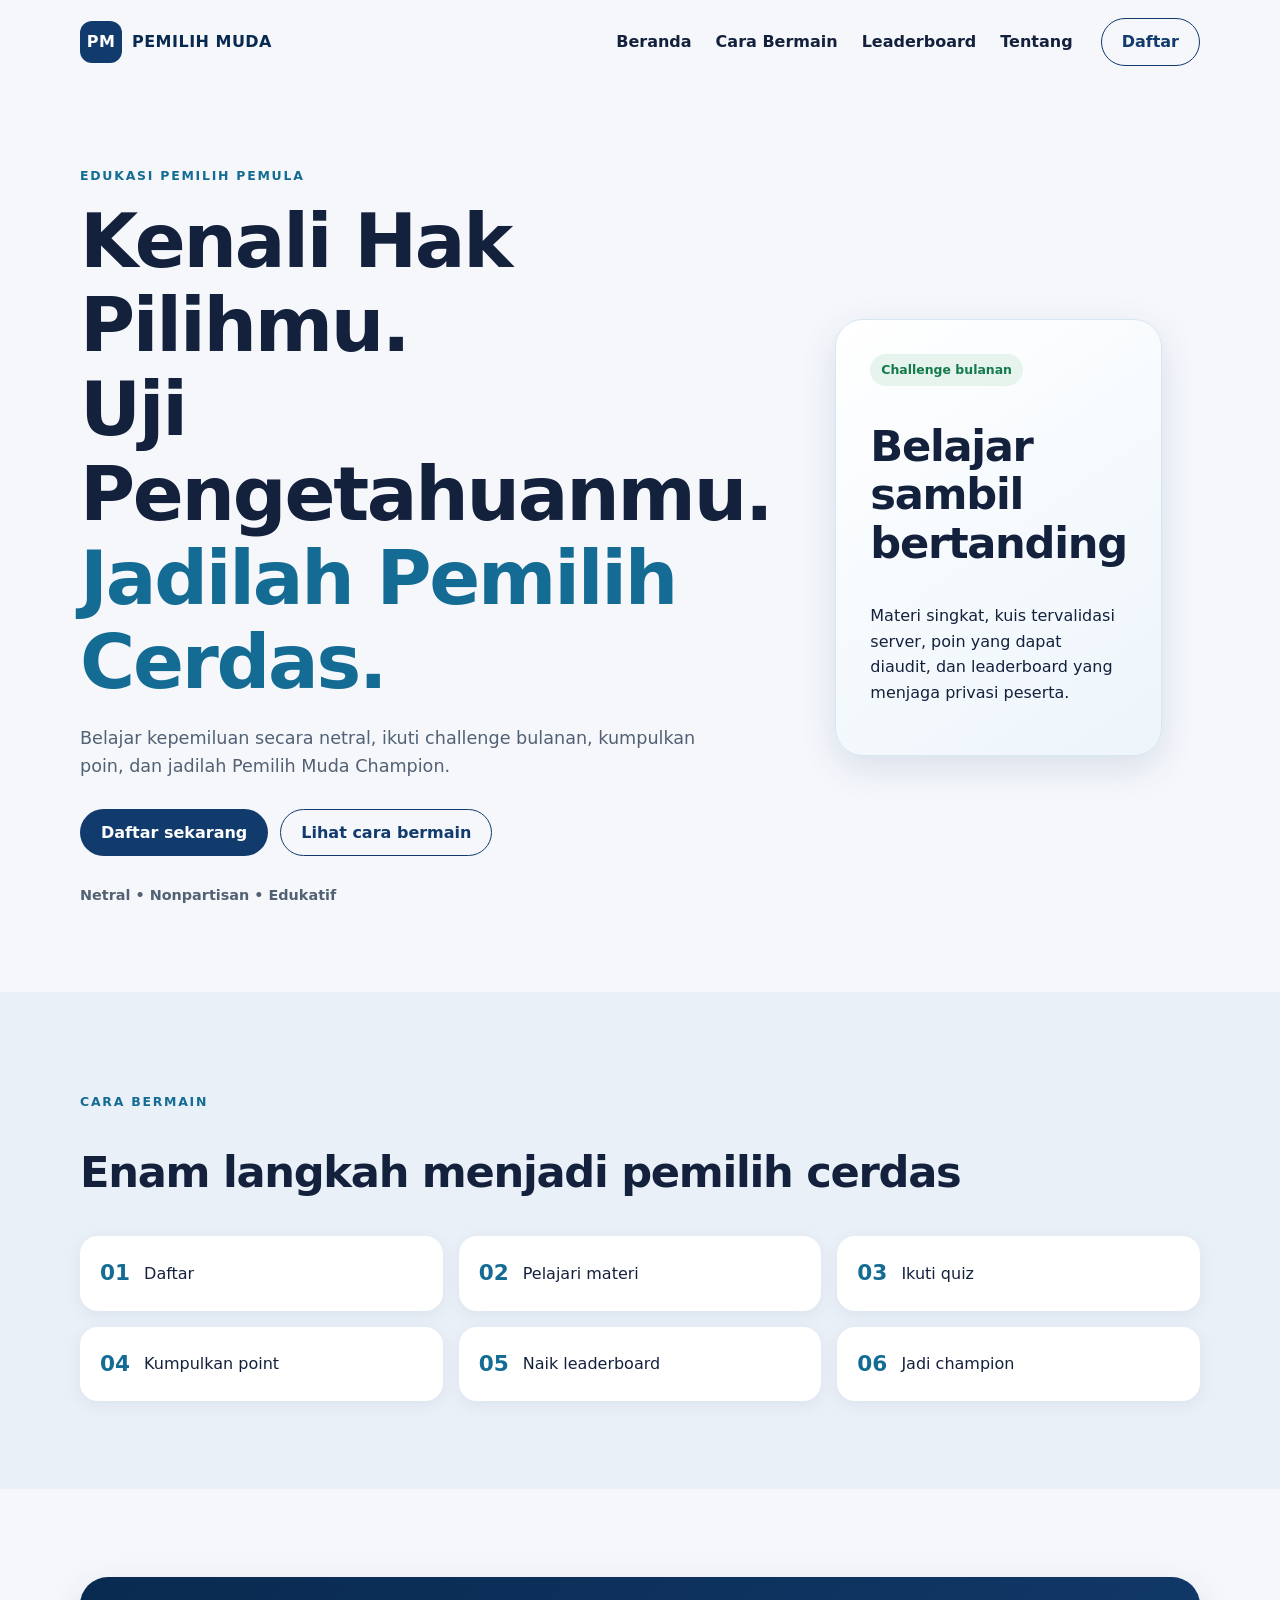
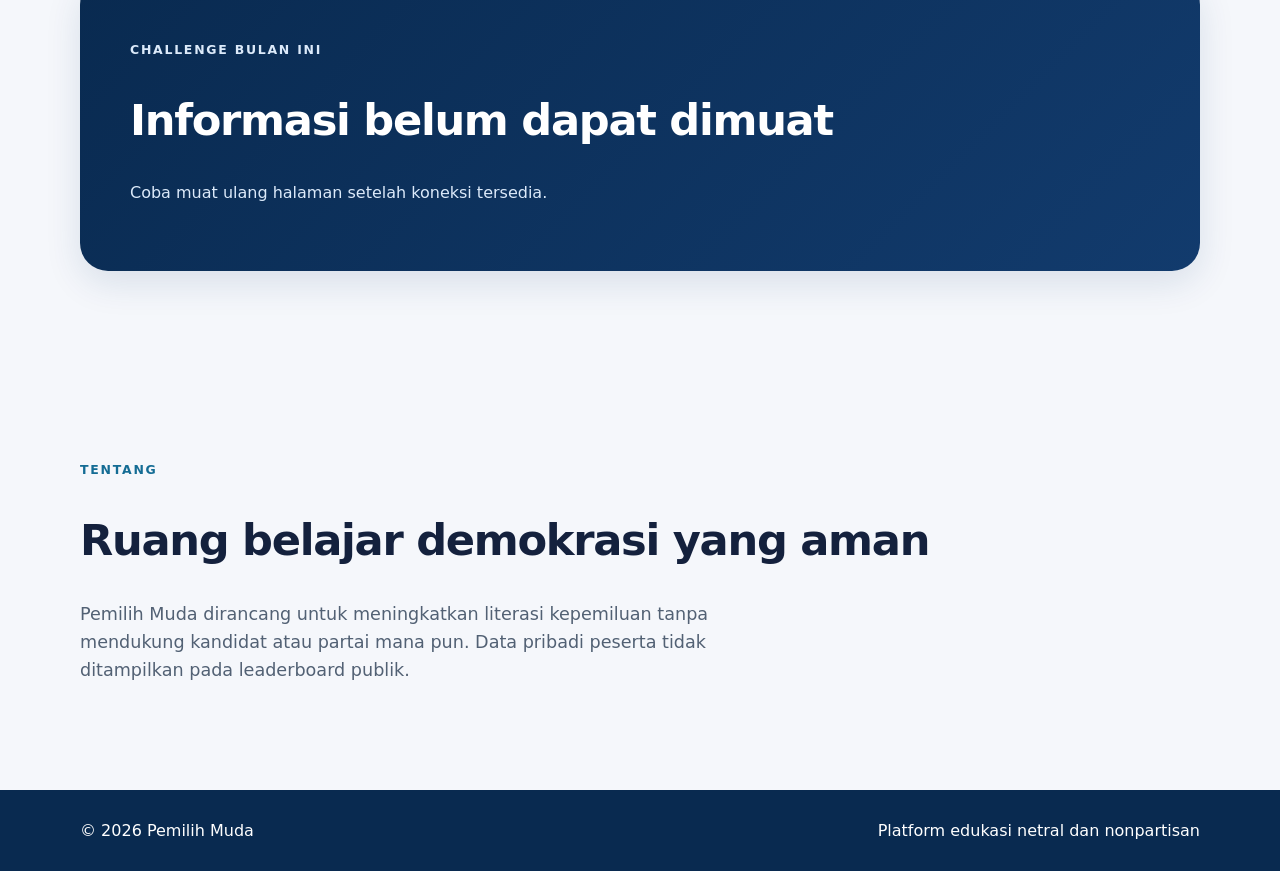
==== index.html @ 55566285 "Switch frontend to deployed quiz API" ====
<!doctype html>
<html lang="id">
<head>
  <meta charset="utf-8">
  <meta name="viewport" content="width=device-width,initial-scale=1,viewport-fit=cover">
  <meta name="theme-color" content="#123b6d">
  <meta name="description" content="Platform edukasi dan kuis pemilih pemula yang netral dan nonpartisan.">
  <title>Pemilih Muda</title>
  <link rel="stylesheet" href="css/variables.css">
  <link rel="stylesheet" href="css/base.css">
  <link rel="stylesheet" href="css/components.css">
  <link rel="stylesheet" href="css/landing.css">
  <link rel="stylesheet" href="css/responsive.css">
</head>
<body data-page="landing">
  <a class="skip-link" href="#main">Lewati ke konten</a>
  <header class="site-header container">
    <a class="brand" href="./" aria-label="Pemilih Muda, beranda"><span class="brand-mark">PM</span><span>PEMILIH MUDA</span></a>
    <button class="nav-toggle" type="button" aria-expanded="false" aria-controls="primary-nav">Menu</button>
    <nav id="primary-nav" class="primary-nav" aria-label="Navigasi utama">
      <a href="#beranda">Beranda</a><a href="#cara-bermain">Cara Bermain</a><a href="leaderboard.html">Leaderboard</a><a href="#tentang">Tentang</a>
    </nav>
    <a class="button button-secondary header-cta" href="register.html">Daftar</a>
  </header>
  <main id="main">
    <section id="beranda" class="hero container">
      <div>
        <p class="eyebrow">EDUKASI PEMILIH PEMULA</p>
        <h1>Kenali Hak Pilihmu.<br>Uji Pengetahuanmu.<br><span>Jadilah Pemilih Cerdas.</span></h1>
        <p class="hero-copy">Belajar kepemiluan secara netral, ikuti challenge bulanan, kumpulkan poin, dan jadilah Pemilih Muda Champion.</p>
        <div class="hero-actions"><a class="button button-primary" href="register.html">Daftar sekarang</a><a class="button button-ghost" href="#cara-bermain">Lihat cara bermain</a></div>
        <p class="neutrality">Netral • Nonpartisan • Edukatif</p>
      </div>
      <aside class="hero-card" aria-label="Ringkasan challenge">
        <span class="status-badge">Challenge bulanan</span><h2>Belajar sambil bertanding</h2><p>Materi singkat, kuis tervalidasi server, poin yang dapat diaudit, dan leaderboard yang menjaga privasi peserta.</p>
      </aside>
    </section>
    <section id="cara-bermain" class="section section-muted"><div class="container"><p class="eyebrow">CARA BERMAIN</p><h2>Enam langkah menjadi pemilih cerdas</h2><ol class="steps"><li><b>01</b><span>Daftar</span></li><li><b>02</b><span>Pelajari materi</span></li><li><b>03</b><span>Ikuti quiz</span></li><li><b>04</b><span>Kumpulkan point</span></li><li><b>05</b><span>Naik leaderboard</span></li><li><b>06</b><span>Jadi champion</span></li></ol></div></section>
    <section class="section container"><div class="public-season" data-public-season><p class="eyebrow">CHALLENGE BULAN INI</p><h2>Memuat season aktif…</h2><p class="muted">Mengambil informasi terbaru dari server.</p></div></section>
    <section id="tentang" class="section container"><p class="eyebrow">TENTANG</p><h2>Ruang belajar demokrasi yang aman</h2><p class="section-copy">Pemilih Muda dirancang untuk meningkatkan literasi kepemiluan tanpa mendukung kandidat atau partai mana pun. Data pribadi peserta tidak ditampilkan pada leaderboard publik.</p></section>
  </main>
  <footer><div class="container footer-content"><span>© <span data-current-year></span> Pemilih Muda</span><span>Platform edukasi netral dan nonpartisan</span></div></footer>
  <script src="js/config.js?v=1.2.1"></script><script src="js/utils.js?v=1.2.1"></script><script src="js/api.js?v=1.2.1"></script><script src="js/app.js?v=1.2.1"></script>
</body>
</html>
---- css/variables.css ----
:root{--primary:#123b6d;--primary-dark:#092a50;--secondary:#146c94;--accent:#f4b942;--success:#137a4b;--warning:#a35d00;--danger:#b42318;--background:#f5f7fb;--surface:#fff;--text-primary:#14213d;--text-secondary:#526174;--border:#d9e0e8;--radius:18px;--radius-sm:10px;--shadow:0 12px 36px rgba(18,59,109,.12);--max-width:1120px;--font:Inter,ui-sans-serif,system-ui,-apple-system,"Segoe UI",sans-serif}
---- css/base.css ----
*{box-sizing:border-box}html{scroll-behavior:smooth}body{margin:0;background:var(--background);color:var(--text-primary);font-family:var(--font);line-height:1.6}a{color:var(--primary);text-underline-offset:3px}button,input{font:inherit}img{max-width:100%}.container{width:min(calc(100% - 32px),var(--max-width));margin-inline:auto}.skip-link{position:fixed;top:-80px;left:16px;z-index:100;padding:12px;background:#fff}.skip-link:focus{top:16px}h1,h2{line-height:1.12;letter-spacing:-.03em}h1{font-size:clamp(2.35rem,7vw,4.7rem);margin:.5rem 0 1.25rem}h2{font-size:clamp(1.75rem,4vw,2.7rem)}:focus-visible{outline:3px solid var(--accent);outline-offset:3px}footer{background:var(--primary-dark);color:#fff;padding:28px 0}.footer-content{display:flex;justify-content:space-between;gap:16px;flex-wrap:wrap}
---- css/components.css ----
.brand{display:inline-flex;align-items:center;gap:10px;color:var(--primary-dark);font-weight:850;text-decoration:none;letter-spacing:.03em}.brand-mark{display:grid;place-items:center;width:42px;height:42px;border-radius:12px;background:var(--primary);color:#fff}.button{min-height:46px;display:inline-flex;align-items:center;justify-content:center;gap:9px;padding:10px 20px;border:1px solid transparent;border-radius:999px;font-weight:750;text-decoration:none;cursor:pointer}.button:disabled{cursor:wait;opacity:.68}.button-primary{background:var(--primary);color:#fff}.button-primary:hover{background:var(--primary-dark)}.button-secondary,.button-ghost{border-color:var(--primary);color:var(--primary);background:transparent}.button-block{width:100%}.eyebrow{font-size:.78rem;letter-spacing:.14em;font-weight:850;color:var(--secondary)}.status-badge{display:inline-flex;padding:6px 11px;border-radius:99px;background:#e6f4ed;color:var(--success);font-size:.78rem;font-weight:800}.placeholder{min-height:100vh;display:grid;align-content:center;justify-items:start;max-width:720px}.placeholder h1{font-size:clamp(2rem,7vw,3.6rem)}.form-stack{display:grid;gap:18px}.form-stack label{display:grid;gap:7px;font-weight:700}.form-stack input{min-height:48px;border:1px solid var(--border);border-radius:var(--radius-sm);padding:10px 12px}.form-message{min-height:1.5em}.text-danger{color:var(--danger)}.text-success{color:var(--success)}.muted{color:var(--text-secondary)}.spinner{width:18px;height:18px;border:2px solid currentColor;border-right-color:transparent;border-radius:50%;animation:spin .7s linear infinite}.toast-region{position:fixed;z-index:1000;right:16px;bottom:calc(16px + env(safe-area-inset-bottom));display:grid;gap:10px;width:min(360px,calc(100% - 32px))}.toast{transform:translateY(16px);opacity:0;background:var(--text-primary);color:#fff;padding:13px 16px;border-radius:12px;box-shadow:var(--shadow);transition:.22s ease}.toast-visible{transform:none;opacity:1}.toast-success{background:var(--success)}.toast-error{background:var(--danger)}@keyframes spin{to{transform:rotate(360deg)}}
---- css/landing.css ----
.site-header{min-height:84px;display:flex;align-items:center;gap:28px}.primary-nav{display:flex;gap:24px;margin-left:auto}.primary-nav a{text-decoration:none;color:var(--text-primary);font-weight:650}.nav-toggle{display:none}.hero{min-height:650px;display:grid;grid-template-columns:1.3fr .7fr;gap:64px;align-items:center;padding-block:70px}.hero h1 span{color:var(--secondary)}.hero-copy,.section-copy{max-width:660px;color:var(--text-secondary);font-size:1.1rem}.hero-actions{display:flex;gap:12px;flex-wrap:wrap;margin:28px 0}.neutrality{font-size:.9rem;color:var(--text-secondary);font-weight:700}.hero-card{background:linear-gradient(145deg,#fff,#edf5fb);padding:34px;border:1px solid #d7e7f2;border-radius:28px;box-shadow:var(--shadow)}.section{padding-block:88px}.section-muted{background:#eaf0f7}.steps{list-style:none;padding:0;margin:40px 0 0;display:grid;grid-template-columns:repeat(3,1fr);gap:16px}.steps li{display:flex;align-items:center;gap:14px;background:#fff;padding:20px;border-radius:var(--radius);box-shadow:0 4px 16px rgba(18,59,109,.07)}.steps b{color:var(--secondary);font-size:1.35rem}.public-season{padding:clamp(26px,6vw,50px);border-radius:28px;background:linear-gradient(135deg,var(--primary-dark),var(--primary));color:#fff;box-shadow:var(--shadow)}.public-season .eyebrow,.public-season .muted{color:#dceafa}.public-season .season-theme{color:#fff}.public-season .season-meta{color:#dceafa}
---- css/responsive.css ----
@media(max-width:760px){.site-header{flex-wrap:wrap;padding-block:14px}.nav-toggle{display:block;margin-left:auto;min-height:44px;border:1px solid var(--border);border-radius:10px;background:#fff;padding:8px 14px}.primary-nav{display:none;order:4;width:100%;flex-direction:column;gap:4px}.primary-nav[data-open="true"]{display:flex}.primary-nav a{padding:10px 0}.header-cta{display:none}.hero{grid-template-columns:1fr;min-height:auto;gap:34px;padding-block:54px}.steps{grid-template-columns:1fr}.section{padding-block:60px}}@media(min-width:761px) and (max-width:980px){.hero{gap:32px}.steps{grid-template-columns:repeat(2,1fr)}}
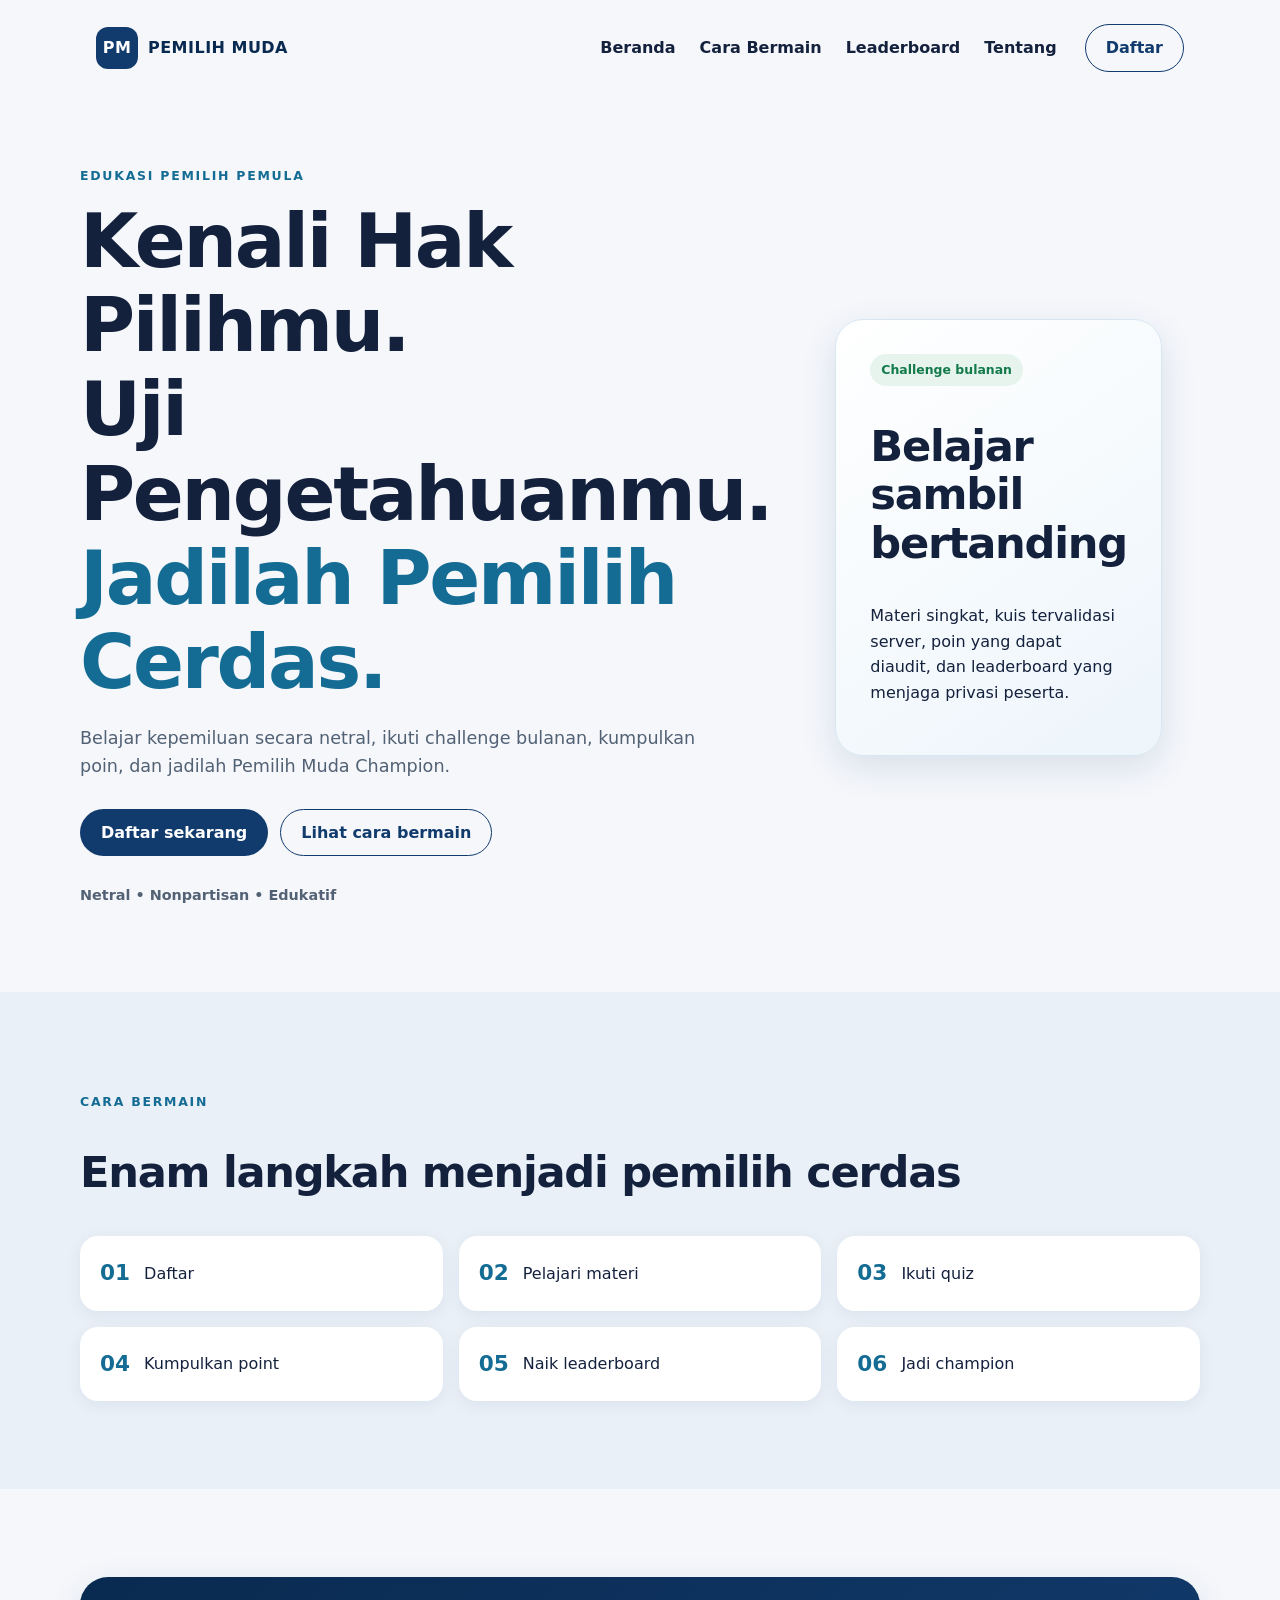
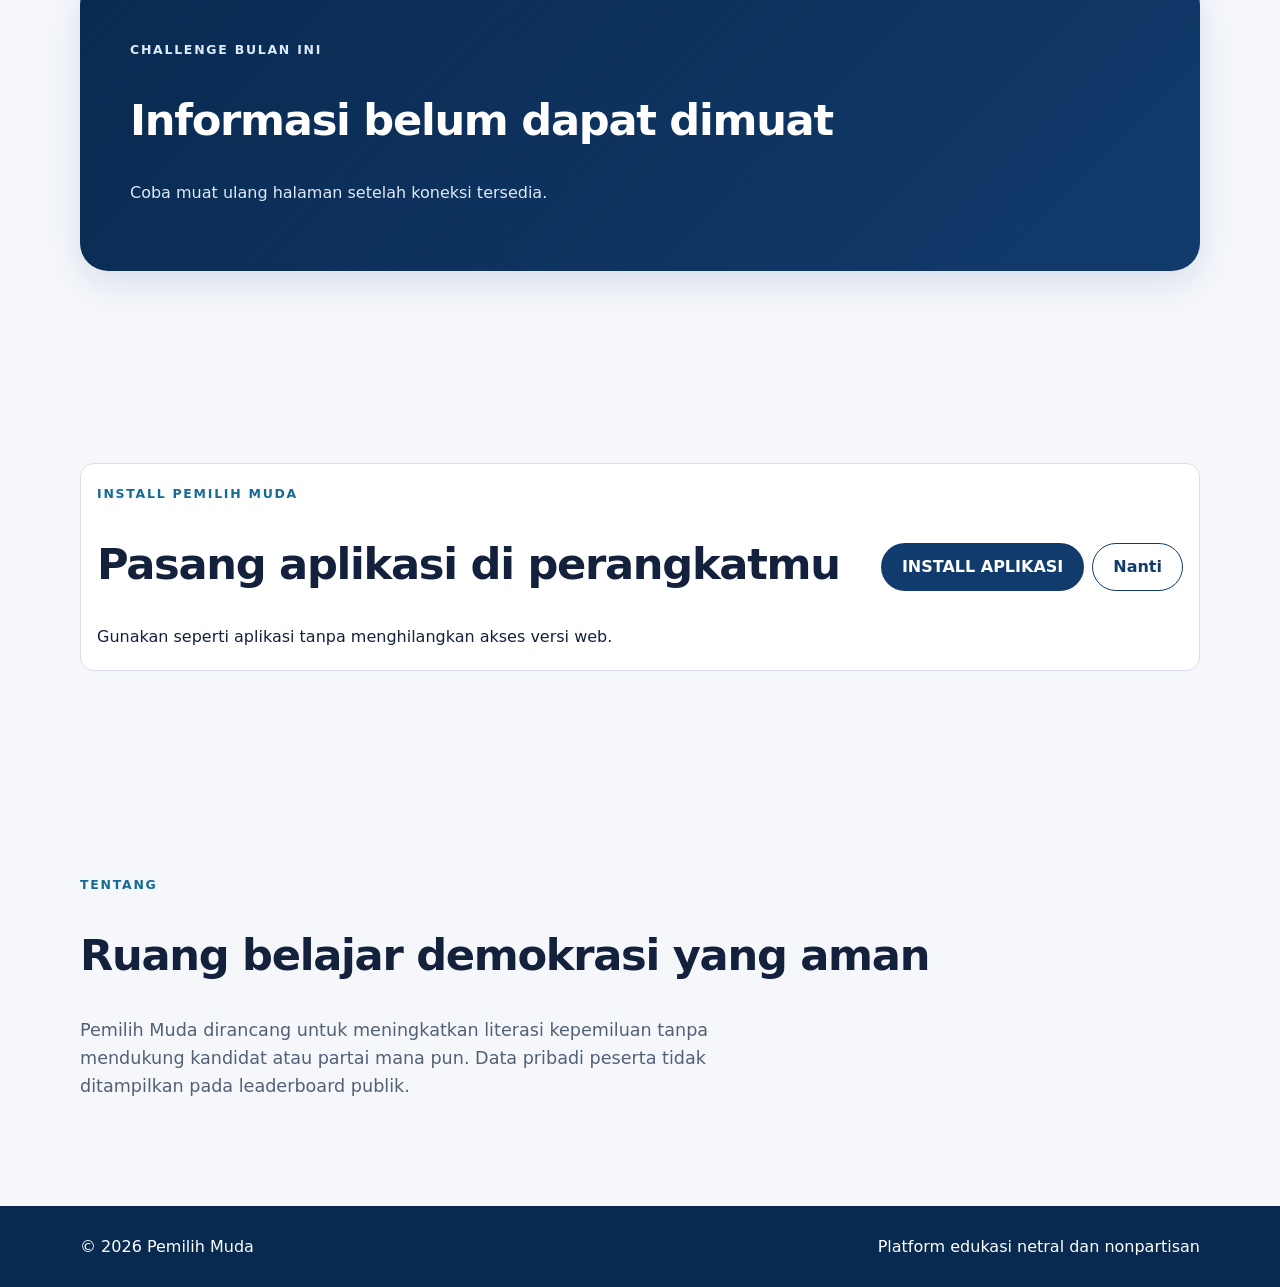
==== commit e2b92018: "Build production PWA for all platforms" ====
--- a/index.html
+++ b/index.html
@@ -11,7 +11,7 @@
   <link rel="stylesheet" href="css/components.css">
   <link rel="stylesheet" href="css/landing.css">
   <link rel="stylesheet" href="css/responsive.css">
-</head>
+<link rel="manifest" href="manifest.webmanifest"><link rel="apple-touch-icon" href="icons/apple-touch-icon.png"><meta name="apple-mobile-web-app-capable" content="yes"><meta name="apple-mobile-web-app-status-bar-style" content="black-translucent"></head>
 <body data-page="landing">
   <a class="skip-link" href="#main">Lewati ke konten</a>
   <header class="site-header container">
@@ -23,6 +23,7 @@
     <a class="button button-secondary header-cta" href="register.html">Daftar</a>
   </header>
   <main id="main">
+    <div class="container"><p data-registration-status class="form-message" role="status" hidden></p></div>
     <section id="beranda" class="hero container">
       <div>
         <p class="eyebrow">EDUKASI PEMILIH PEMULA</p>
@@ -37,9 +38,10 @@
     </section>
     <section id="cara-bermain" class="section section-muted"><div class="container"><p class="eyebrow">CARA BERMAIN</p><h2>Enam langkah menjadi pemilih cerdas</h2><ol class="steps"><li><b>01</b><span>Daftar</span></li><li><b>02</b><span>Pelajari materi</span></li><li><b>03</b><span>Ikuti quiz</span></li><li><b>04</b><span>Kumpulkan point</span></li><li><b>05</b><span>Naik leaderboard</span></li><li><b>06</b><span>Jadi champion</span></li></ol></div></section>
     <section class="section container"><div class="public-season" data-public-season><p class="eyebrow">CHALLENGE BULAN INI</p><h2>Memuat season aktif…</h2><p class="muted">Mengambil informasi terbaru dari server.</p></div></section>
+    <section class="section container" data-install-center><div class="pwa-install-card"><div><p class="eyebrow">INSTALL PEMILIH MUDA</p><h2>Pasang aplikasi di perangkatmu</h2><p>Gunakan seperti aplikasi tanpa menghilangkan akses versi web.</p></div><div class="pwa-install-actions"><button class="button button-primary" type="button" data-install-app hidden>INSTALL APLIKASI</button><button class="button button-ghost" type="button" data-install-dismiss>Nanti</button></div></div></section>
     <section id="tentang" class="section container"><p class="eyebrow">TENTANG</p><h2>Ruang belajar demokrasi yang aman</h2><p class="section-copy">Pemilih Muda dirancang untuk meningkatkan literasi kepemiluan tanpa mendukung kandidat atau partai mana pun. Data pribadi peserta tidak ditampilkan pada leaderboard publik.</p></section>
-  </main>
+  </main><dialog class="ios-install-dialog" id="ios-install-dialog"><h2>Pasang di iPhone atau iPad</h2><ol><li>Tekan tombol Bagikan / Share.</li><li>Pilih Tambah ke Layar Utama.</li><li>Aktifkan Buka sebagai Aplikasi Web jika tersedia.</li><li>Tekan Tambah.</li></ol><button class="button button-primary" type="button" onclick="this.closest('dialog').close()">Mengerti</button></dialog>
   <footer><div class="container footer-content"><span>© <span data-current-year></span> Pemilih Muda</span><span>Platform edukasi netral dan nonpartisan</span></div></footer>
   <script src="js/config.js?v=1.2.1"></script><script src="js/utils.js?v=1.2.1"></script><script src="js/api.js?v=1.2.1"></script><script src="js/app.js?v=1.2.1"></script>
-</body>
+<script src="js/install.js?v=2.1.0"></script></body>
 </html>
--- a/css/components.css
+++ b/css/components.css
@@ -1 +1,2 @@
 .brand{display:inline-flex;align-items:center;gap:10px;color:var(--primary-dark);font-weight:850;text-decoration:none;letter-spacing:.03em}.brand-mark{display:grid;place-items:center;width:42px;height:42px;border-radius:12px;background:var(--primary);color:#fff}.button{min-height:46px;display:inline-flex;align-items:center;justify-content:center;gap:9px;padding:10px 20px;border:1px solid transparent;border-radius:999px;font-weight:750;text-decoration:none;cursor:pointer}.button:disabled{cursor:wait;opacity:.68}.button-primary{background:var(--primary);color:#fff}.button-primary:hover{background:var(--primary-dark)}.button-secondary,.button-ghost{border-color:var(--primary);color:var(--primary);background:transparent}.button-block{width:100%}.eyebrow{font-size:.78rem;letter-spacing:.14em;font-weight:850;color:var(--secondary)}.status-badge{display:inline-flex;padding:6px 11px;border-radius:99px;background:#e6f4ed;color:var(--success);font-size:.78rem;font-weight:800}.placeholder{min-height:100vh;display:grid;align-content:center;justify-items:start;max-width:720px}.placeholder h1{font-size:clamp(2rem,7vw,3.6rem)}.form-stack{display:grid;gap:18px}.form-stack label{display:grid;gap:7px;font-weight:700}.form-stack input{min-height:48px;border:1px solid var(--border);border-radius:var(--radius-sm);padding:10px 12px}.form-message{min-height:1.5em}.text-danger{color:var(--danger)}.text-success{color:var(--success)}.muted{color:var(--text-secondary)}.spinner{width:18px;height:18px;border:2px solid currentColor;border-right-color:transparent;border-radius:50%;animation:spin .7s linear infinite}.toast-region{position:fixed;z-index:1000;right:16px;bottom:calc(16px + env(safe-area-inset-bottom));display:grid;gap:10px;width:min(360px,calc(100% - 32px))}.toast{transform:translateY(16px);opacity:0;background:var(--text-primary);color:#fff;padding:13px 16px;border-radius:12px;box-shadow:var(--shadow);transition:.22s ease}.toast-visible{transform:none;opacity:1}.toast-success{background:var(--success)}.toast-error{background:var(--danger)}@keyframes spin{to{transform:rotate(360deg)}}
+.pwa-install-card{display:flex;align-items:center;justify-content:space-between;gap:1rem;margin:1rem 0;padding:1rem;border:1px solid var(--color-border,#d7e0ea);border-radius:14px;background:#fff}.pwa-install-card p{margin:.25rem 0}.pwa-install-actions{display:flex;gap:.5rem;flex-wrap:wrap}.pwa-toast{position:fixed;z-index:100;right:max(1rem,env(safe-area-inset-right));bottom:max(1rem,env(safe-area-inset-bottom));max-width:min(420px,calc(100% - 2rem));padding:.85rem 1rem;border-radius:10px;background:#123b6d;color:#fff;box-shadow:0 12px 35px #0004}.pwa-toast button{margin-left:.75rem;border:1px solid #fff;border-radius:6px;background:#fff;color:#123b6d;padding:.35rem .55rem;font-weight:700}.ios-install-dialog{border:0;border-radius:16px;width:min(480px,calc(100% - 2rem));padding:1.5rem}.ios-install-dialog::backdrop{background:#071a2f99}.site-header,.dashboard-header,.admin-header{padding-top:max(var(--space-3,12px),env(safe-area-inset-top));padding-left:max(var(--space-4,16px),env(safe-area-inset-left));padding-right:max(var(--space-4,16px),env(safe-area-inset-right))}.bottom-nav{padding-bottom:max(.5rem,env(safe-area-inset-bottom))}@media(max-width:600px){.pwa-install-card{align-items:flex-start;flex-direction:column}}
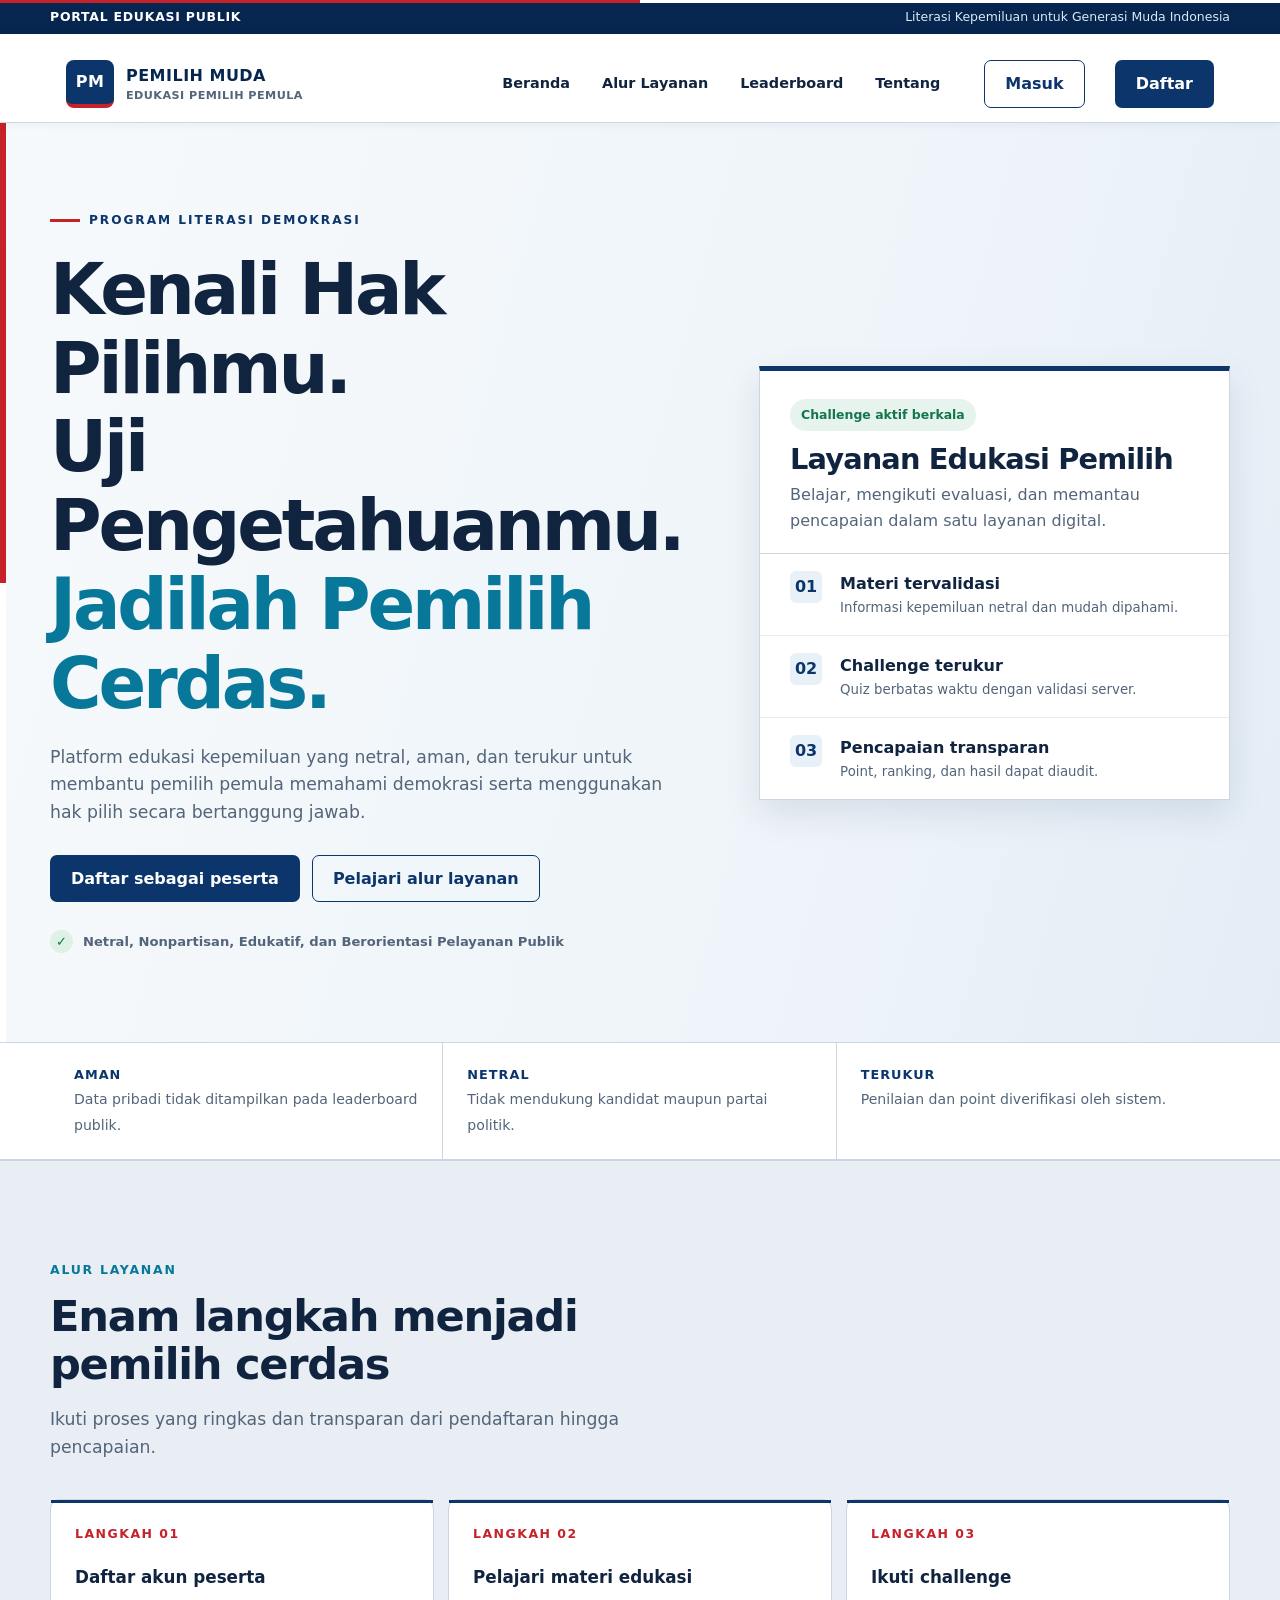
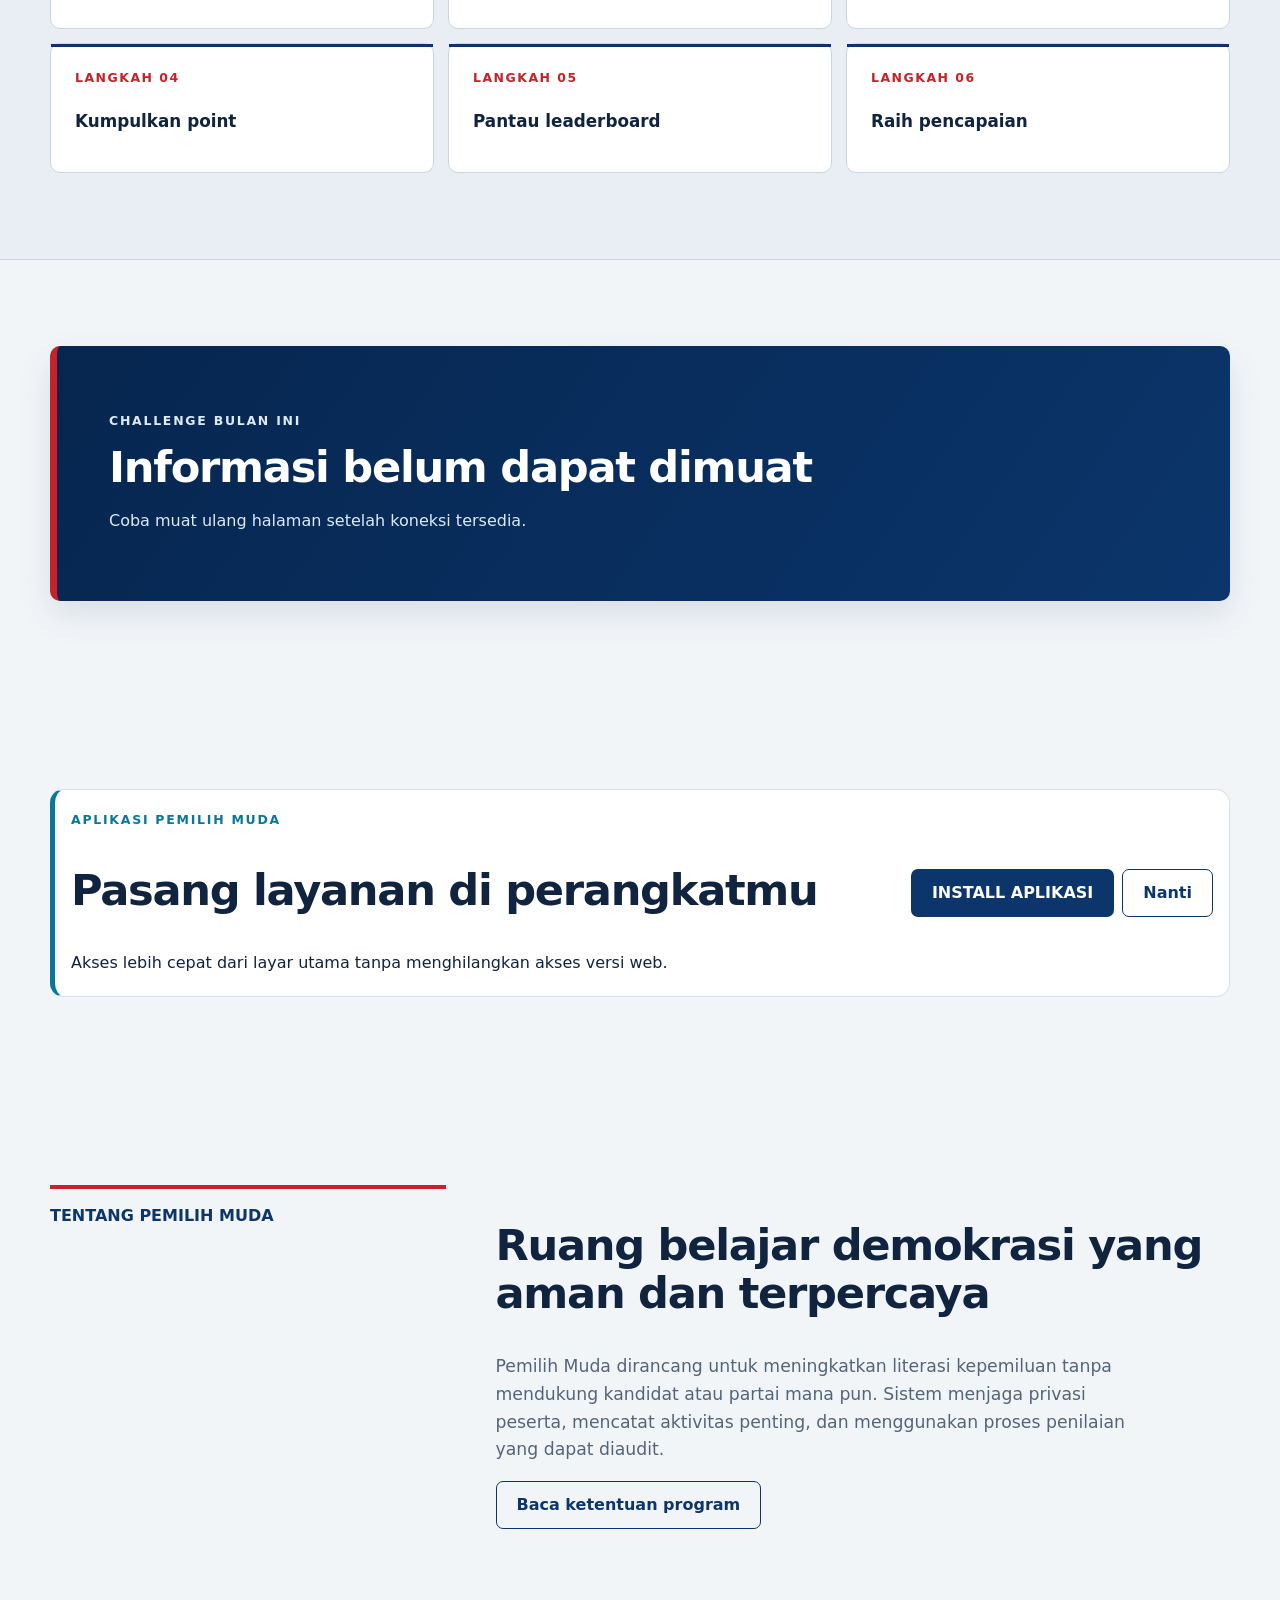
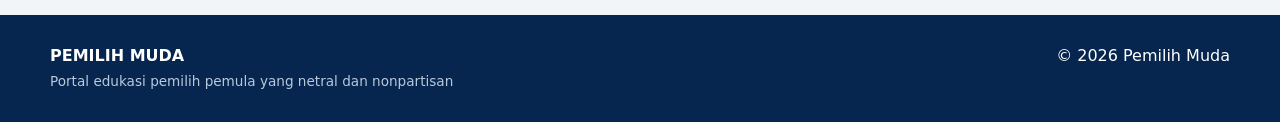
==== commit ac925a2a: "Redesign UI as government digital service" ====
--- a/index.html
+++ b/index.html
@@ -1,47 +1,15 @@
 <!doctype html>
-<html lang="id">
-<head>
-  <meta charset="utf-8">
-  <meta name="viewport" content="width=device-width,initial-scale=1,viewport-fit=cover">
-  <meta name="theme-color" content="#123b6d">
-  <meta name="description" content="Platform edukasi dan kuis pemilih pemula yang netral dan nonpartisan.">
-  <title>Pemilih Muda</title>
-  <link rel="stylesheet" href="css/variables.css">
-  <link rel="stylesheet" href="css/base.css">
-  <link rel="stylesheet" href="css/components.css">
-  <link rel="stylesheet" href="css/landing.css">
-  <link rel="stylesheet" href="css/responsive.css">
-<link rel="manifest" href="manifest.webmanifest"><link rel="apple-touch-icon" href="icons/apple-touch-icon.png"><meta name="apple-mobile-web-app-capable" content="yes"><meta name="apple-mobile-web-app-status-bar-style" content="black-translucent"></head>
-<body data-page="landing">
-  <a class="skip-link" href="#main">Lewati ke konten</a>
-  <header class="site-header container">
-    <a class="brand" href="./" aria-label="Pemilih Muda, beranda"><span class="brand-mark">PM</span><span>PEMILIH MUDA</span></a>
-    <button class="nav-toggle" type="button" aria-expanded="false" aria-controls="primary-nav">Menu</button>
-    <nav id="primary-nav" class="primary-nav" aria-label="Navigasi utama">
-      <a href="#beranda">Beranda</a><a href="#cara-bermain">Cara Bermain</a><a href="leaderboard.html">Leaderboard</a><a href="#tentang">Tentang</a>
-    </nav>
-    <a class="button button-secondary header-cta" href="register.html">Daftar</a>
-  </header>
-  <main id="main">
-    <div class="container"><p data-registration-status class="form-message" role="status" hidden></p></div>
-    <section id="beranda" class="hero container">
-      <div>
-        <p class="eyebrow">EDUKASI PEMILIH PEMULA</p>
-        <h1>Kenali Hak Pilihmu.<br>Uji Pengetahuanmu.<br><span>Jadilah Pemilih Cerdas.</span></h1>
-        <p class="hero-copy">Belajar kepemiluan secara netral, ikuti challenge bulanan, kumpulkan poin, dan jadilah Pemilih Muda Champion.</p>
-        <div class="hero-actions"><a class="button button-primary" href="register.html">Daftar sekarang</a><a class="button button-ghost" href="#cara-bermain">Lihat cara bermain</a></div>
-        <p class="neutrality">Netral • Nonpartisan • Edukatif</p>
-      </div>
-      <aside class="hero-card" aria-label="Ringkasan challenge">
-        <span class="status-badge">Challenge bulanan</span><h2>Belajar sambil bertanding</h2><p>Materi singkat, kuis tervalidasi server, poin yang dapat diaudit, dan leaderboard yang menjaga privasi peserta.</p>
-      </aside>
-    </section>
-    <section id="cara-bermain" class="section section-muted"><div class="container"><p class="eyebrow">CARA BERMAIN</p><h2>Enam langkah menjadi pemilih cerdas</h2><ol class="steps"><li><b>01</b><span>Daftar</span></li><li><b>02</b><span>Pelajari materi</span></li><li><b>03</b><span>Ikuti quiz</span></li><li><b>04</b><span>Kumpulkan point</span></li><li><b>05</b><span>Naik leaderboard</span></li><li><b>06</b><span>Jadi champion</span></li></ol></div></section>
-    <section class="section container"><div class="public-season" data-public-season><p class="eyebrow">CHALLENGE BULAN INI</p><h2>Memuat season aktif…</h2><p class="muted">Mengambil informasi terbaru dari server.</p></div></section>
-    <section class="section container" data-install-center><div class="pwa-install-card"><div><p class="eyebrow">INSTALL PEMILIH MUDA</p><h2>Pasang aplikasi di perangkatmu</h2><p>Gunakan seperti aplikasi tanpa menghilangkan akses versi web.</p></div><div class="pwa-install-actions"><button class="button button-primary" type="button" data-install-app hidden>INSTALL APLIKASI</button><button class="button button-ghost" type="button" data-install-dismiss>Nanti</button></div></div></section>
-    <section id="tentang" class="section container"><p class="eyebrow">TENTANG</p><h2>Ruang belajar demokrasi yang aman</h2><p class="section-copy">Pemilih Muda dirancang untuk meningkatkan literasi kepemiluan tanpa mendukung kandidat atau partai mana pun. Data pribadi peserta tidak ditampilkan pada leaderboard publik.</p></section>
-  </main><dialog class="ios-install-dialog" id="ios-install-dialog"><h2>Pasang di iPhone atau iPad</h2><ol><li>Tekan tombol Bagikan / Share.</li><li>Pilih Tambah ke Layar Utama.</li><li>Aktifkan Buka sebagai Aplikasi Web jika tersedia.</li><li>Tekan Tambah.</li></ol><button class="button button-primary" type="button" onclick="this.closest('dialog').close()">Mengerti</button></dialog>
-  <footer><div class="container footer-content"><span>© <span data-current-year></span> Pemilih Muda</span><span>Platform edukasi netral dan nonpartisan</span></div></footer>
-  <script src="js/config.js?v=1.2.1"></script><script src="js/utils.js?v=1.2.1"></script><script src="js/api.js?v=1.2.1"></script><script src="js/app.js?v=1.2.1"></script>
-<script src="js/install.js?v=2.1.0"></script></body>
-</html>
+<html lang="id"><head><meta charset="utf-8"><meta name="viewport" content="width=device-width,initial-scale=1,viewport-fit=cover"><meta name="theme-color" content="#0b356b"><meta name="description" content="Platform edukasi dan kuis pemilih pemula yang netral dan nonpartisan."><title>Pemilih Muda — Portal Edukasi Pemilih</title><link rel="stylesheet" href="css/variables.css?v=2.2.0"><link rel="stylesheet" href="css/base.css?v=2.2.0"><link rel="stylesheet" href="css/components.css?v=2.2.0"><link rel="stylesheet" href="css/landing.css?v=2.2.0"><link rel="stylesheet" href="css/responsive.css?v=2.2.0"><link rel="manifest" href="manifest.webmanifest"><link rel="apple-touch-icon" href="icons/apple-touch-icon.png"><meta name="apple-mobile-web-app-capable" content="yes"><meta name="apple-mobile-web-app-status-bar-style" content="black-translucent"></head>
+<body data-page="landing"><a class="skip-link" href="#main">Lewati ke konten</a>
+<div class="institution-strip"><div class="container"><strong>PORTAL EDUKASI PUBLIK</strong><span>Literasi Kepemiluan untuk Generasi Muda Indonesia</span></div></div>
+<div class="site-header-wrap"><header class="site-header container"><a class="brand" href="./" aria-label="Pemilih Muda, beranda"><span class="brand-mark">PM</span><span class="brand-copy">PEMILIH MUDA<small>EDUKASI PEMILIH PEMULA</small></span></a><button class="nav-toggle" type="button" aria-expanded="false" aria-controls="primary-nav">Menu</button><nav id="primary-nav" class="primary-nav" aria-label="Navigasi utama"><a href="#beranda">Beranda</a><a href="#cara-bermain">Alur Layanan</a><a href="leaderboard.html">Leaderboard</a><a href="#tentang">Tentang</a></nav><a class="button button-secondary header-cta" href="login.html">Masuk</a><a class="button button-primary header-cta" href="register.html">Daftar</a></header></div>
+<main id="main"><div class="container"><p data-registration-status class="form-message" role="status" hidden></p></div>
+<div class="hero-shell"><section id="beranda" class="hero container"><div class="hero-copy-block"><p class="hero-kicker">PROGRAM LITERASI DEMOKRASI</p><h1>Kenali Hak Pilihmu.<br>Uji Pengetahuanmu.<br><span>Jadilah Pemilih Cerdas.</span></h1><p class="hero-copy">Platform edukasi kepemiluan yang netral, aman, dan terukur untuk membantu pemilih pemula memahami demokrasi serta menggunakan hak pilih secara bertanggung jawab.</p><div class="hero-actions"><a class="button button-primary" href="register.html">Daftar sebagai peserta</a><a class="button button-secondary" href="#cara-bermain">Pelajari alur layanan</a></div><p class="neutrality">Netral, Nonpartisan, Edukatif, dan Berorientasi Pelayanan Publik</p></div>
+<aside class="service-panel" aria-label="Ringkasan layanan"><div class="service-panel-head"><span class="status-badge">Challenge aktif berkala</span><h2>Layanan Edukasi Pemilih</h2><p>Belajar, mengikuti evaluasi, dan memantau pencapaian dalam satu layanan digital.</p></div><ul class="service-features"><li><b>01</b><span>Materi tervalidasi<small>Informasi kepemiluan netral dan mudah dipahami.</small></span></li><li><b>02</b><span>Challenge terukur<small>Quiz berbatas waktu dengan validasi server.</small></span></li><li><b>03</b><span>Pencapaian transparan<small>Point, ranking, dan hasil dapat diaudit.</small></span></li></ul></aside></section></div>
+<section class="trust-row" aria-label="Prinsip layanan"><div class="container trust-grid"><div class="trust-item"><strong>AMAN</strong><span>Data pribadi tidak ditampilkan pada leaderboard publik.</span></div><div class="trust-item"><strong>NETRAL</strong><span>Tidak mendukung kandidat maupun partai politik.</span></div><div class="trust-item"><strong>TERUKUR</strong><span>Penilaian dan point diverifikasi oleh sistem.</span></div></div></section>
+<section id="cara-bermain" class="section section-muted"><div class="container"><div class="section-heading"><p class="eyebrow">ALUR LAYANAN</p><h2>Enam langkah menjadi pemilih cerdas</h2><p class="section-copy">Ikuti proses yang ringkas dan transparan dari pendaftaran hingga pencapaian.</p></div><ol class="steps"><li><b>LANGKAH 01</b><span>Daftar akun peserta</span></li><li><b>LANGKAH 02</b><span>Pelajari materi edukasi</span></li><li><b>LANGKAH 03</b><span>Ikuti challenge</span></li><li><b>LANGKAH 04</b><span>Kumpulkan point</span></li><li><b>LANGKAH 05</b><span>Pantau leaderboard</span></li><li><b>LANGKAH 06</b><span>Raih pencapaian</span></li></ol></div></section>
+<section class="section container"><div class="public-season" data-public-season><p class="eyebrow">CHALLENGE BULAN INI</p><h2>Memuat season aktif…</h2><p class="muted">Mengambil informasi terbaru dari server.</p></div></section>
+<section class="section container" data-install-center><div class="pwa-install-card"><div><p class="eyebrow">APLIKASI PEMILIH MUDA</p><h2>Pasang layanan di perangkatmu</h2><p>Akses lebih cepat dari layar utama tanpa menghilangkan akses versi web.</p></div><div class="pwa-install-actions"><button class="button button-primary" type="button" data-install-app hidden>INSTALL APLIKASI</button><button class="button button-ghost" type="button" data-install-dismiss>Nanti</button></div></div></section>
+<section id="tentang" class="section container about-panel"><div class="about-label">TENTANG PEMILIH MUDA</div><div><h2>Ruang belajar demokrasi yang aman dan terpercaya</h2><p class="section-copy">Pemilih Muda dirancang untuk meningkatkan literasi kepemiluan tanpa mendukung kandidat atau partai mana pun. Sistem menjaga privasi peserta, mencatat aktivitas penting, dan menggunakan proses penilaian yang dapat diaudit.</p><a class="button button-secondary" href="rules.html">Baca ketentuan program</a></div></section></main>
+<dialog class="ios-install-dialog" id="ios-install-dialog"><h2>Pasang di iPhone atau iPad</h2><ol><li>Tekan tombol Bagikan / Share.</li><li>Pilih Tambah ke Layar Utama.</li><li>Aktifkan Buka sebagai Aplikasi Web jika tersedia.</li><li>Tekan Tambah.</li></ol><button class="button button-primary" type="button" onclick="this.closest('dialog').close()">Mengerti</button></dialog>
+<footer><div class="container footer-content"><div><strong>PEMILIH MUDA</strong><span class="footer-meta">Portal edukasi pemilih pemula yang netral dan nonpartisan</span></div><span>© <span data-current-year></span> Pemilih Muda</span></div></footer><script src="js/config.js?v=2.2.0"></script><script src="js/utils.js?v=2.2.0"></script><script src="js/api.js?v=2.2.0"></script><script src="js/app.js?v=2.2.0"></script><script src="js/install.js?v=2.2.0"></script></body></html>
--- a/css/variables.css
+++ b/css/variables.css
@@ -1 +1 @@
-:root{--primary:#123b6d;--primary-dark:#092a50;--secondary:#146c94;--accent:#f4b942;--success:#137a4b;--warning:#a35d00;--danger:#b42318;--background:#f5f7fb;--surface:#fff;--text-primary:#14213d;--text-secondary:#526174;--border:#d9e0e8;--radius:18px;--radius-sm:10px;--shadow:0 12px 36px rgba(18,59,109,.12);--max-width:1120px;--font:Inter,ui-sans-serif,system-ui,-apple-system,"Segoe UI",sans-serif}
+:root{--primary:#0b356b;--primary-dark:#06264f;--primary-light:#e8f0f8;--secondary:#08789a;--accent:#d6a638;--national:#c5222a;--success:#14764c;--warning:#a35d00;--danger:#b42318;--background:#f2f5f8;--surface:#fff;--surface-muted:#e9eff5;--text-primary:#10233f;--text-secondary:#53657a;--border:#cbd6e2;--radius:10px;--radius-sm:7px;--shadow:0 14px 34px rgba(6,38,79,.1);--max-width:1180px;--font:"Segoe UI",Inter,ui-sans-serif,system-ui,-apple-system,sans-serif}
--- a/css/base.css
+++ b/css/base.css
@@ -1 +1,2 @@
 *{box-sizing:border-box}html{scroll-behavior:smooth}body{margin:0;background:var(--background);color:var(--text-primary);font-family:var(--font);line-height:1.6}a{color:var(--primary);text-underline-offset:3px}button,input{font:inherit}img{max-width:100%}.container{width:min(calc(100% - 32px),var(--max-width));margin-inline:auto}.skip-link{position:fixed;top:-80px;left:16px;z-index:100;padding:12px;background:#fff}.skip-link:focus{top:16px}h1,h2{line-height:1.12;letter-spacing:-.03em}h1{font-size:clamp(2.35rem,7vw,4.7rem);margin:.5rem 0 1.25rem}h2{font-size:clamp(1.75rem,4vw,2.7rem)}:focus-visible{outline:3px solid var(--accent);outline-offset:3px}footer{background:var(--primary-dark);color:#fff;padding:28px 0}.footer-content{display:flex;justify-content:space-between;gap:16px;flex-wrap:wrap}
+.public-service-accent,body:before{content:"";display:block;position:fixed;inset:0 0 auto;height:3px;background:linear-gradient(90deg,var(--national) 0 50%,#fff 50%);z-index:200;pointer-events:none}
--- a/css/components.css
+++ b/css/components.css
@@ -1,2 +1,2 @@
-.brand{display:inline-flex;align-items:center;gap:10px;color:var(--primary-dark);font-weight:850;text-decoration:none;letter-spacing:.03em}.brand-mark{display:grid;place-items:center;width:42px;height:42px;border-radius:12px;background:var(--primary);color:#fff}.button{min-height:46px;display:inline-flex;align-items:center;justify-content:center;gap:9px;padding:10px 20px;border:1px solid transparent;border-radius:999px;font-weight:750;text-decoration:none;cursor:pointer}.button:disabled{cursor:wait;opacity:.68}.button-primary{background:var(--primary);color:#fff}.button-primary:hover{background:var(--primary-dark)}.button-secondary,.button-ghost{border-color:var(--primary);color:var(--primary);background:transparent}.button-block{width:100%}.eyebrow{font-size:.78rem;letter-spacing:.14em;font-weight:850;color:var(--secondary)}.status-badge{display:inline-flex;padding:6px 11px;border-radius:99px;background:#e6f4ed;color:var(--success);font-size:.78rem;font-weight:800}.placeholder{min-height:100vh;display:grid;align-content:center;justify-items:start;max-width:720px}.placeholder h1{font-size:clamp(2rem,7vw,3.6rem)}.form-stack{display:grid;gap:18px}.form-stack label{display:grid;gap:7px;font-weight:700}.form-stack input{min-height:48px;border:1px solid var(--border);border-radius:var(--radius-sm);padding:10px 12px}.form-message{min-height:1.5em}.text-danger{color:var(--danger)}.text-success{color:var(--success)}.muted{color:var(--text-secondary)}.spinner{width:18px;height:18px;border:2px solid currentColor;border-right-color:transparent;border-radius:50%;animation:spin .7s linear infinite}.toast-region{position:fixed;z-index:1000;right:16px;bottom:calc(16px + env(safe-area-inset-bottom));display:grid;gap:10px;width:min(360px,calc(100% - 32px))}.toast{transform:translateY(16px);opacity:0;background:var(--text-primary);color:#fff;padding:13px 16px;border-radius:12px;box-shadow:var(--shadow);transition:.22s ease}.toast-visible{transform:none;opacity:1}.toast-success{background:var(--success)}.toast-error{background:var(--danger)}@keyframes spin{to{transform:rotate(360deg)}}
+.brand{display:inline-flex;align-items:center;gap:10px;color:var(--primary-dark);font-weight:850;text-decoration:none;letter-spacing:.03em}.brand-mark{display:grid;place-items:center;width:42px;height:42px;border-radius:8px;background:var(--primary);color:#fff}.button{min-height:46px;display:inline-flex;align-items:center;justify-content:center;gap:9px;padding:10px 20px;border:1px solid transparent;border-radius:7px;font-weight:750;text-decoration:none;cursor:pointer;transition:background .18s,transform .18s,box-shadow .18s}.button:hover{transform:translateY(-1px);box-shadow:0 5px 14px rgba(6,38,79,.12)}.button:disabled{cursor:wait;opacity:.68}.button-primary{background:var(--primary);color:#fff}.button-primary:hover{background:var(--primary-dark)}.button-secondary,.button-ghost{border-color:var(--primary);color:var(--primary);background:transparent}.button-block{width:100%}.eyebrow{font-size:.78rem;letter-spacing:.14em;font-weight:850;color:var(--secondary)}.status-badge{display:inline-flex;padding:6px 11px;border-radius:99px;background:#e6f4ed;color:var(--success);font-size:.78rem;font-weight:800}.placeholder{min-height:100vh;display:grid;align-content:center;justify-items:start;max-width:720px}.placeholder h1{font-size:clamp(2rem,7vw,3.6rem)}.form-stack{display:grid;gap:18px}.form-stack label{display:grid;gap:7px;font-weight:700}.form-stack input{min-height:48px;border:1px solid var(--border);border-radius:var(--radius-sm);padding:10px 12px}.form-message{min-height:1.5em}.text-danger{color:var(--danger)}.text-success{color:var(--success)}.muted{color:var(--text-secondary)}.spinner{width:18px;height:18px;border:2px solid currentColor;border-right-color:transparent;border-radius:50%;animation:spin .7s linear infinite}.toast-region{position:fixed;z-index:1000;right:16px;bottom:calc(16px + env(safe-area-inset-bottom));display:grid;gap:10px;width:min(360px,calc(100% - 32px))}.toast{transform:translateY(16px);opacity:0;background:var(--text-primary);color:#fff;padding:13px 16px;border-radius:12px;box-shadow:var(--shadow);transition:.22s ease}.toast-visible{transform:none;opacity:1}.toast-success{background:var(--success)}.toast-error{background:var(--danger)}@keyframes spin{to{transform:rotate(360deg)}}
 .pwa-install-card{display:flex;align-items:center;justify-content:space-between;gap:1rem;margin:1rem 0;padding:1rem;border:1px solid var(--color-border,#d7e0ea);border-radius:14px;background:#fff}.pwa-install-card p{margin:.25rem 0}.pwa-install-actions{display:flex;gap:.5rem;flex-wrap:wrap}.pwa-toast{position:fixed;z-index:100;right:max(1rem,env(safe-area-inset-right));bottom:max(1rem,env(safe-area-inset-bottom));max-width:min(420px,calc(100% - 2rem));padding:.85rem 1rem;border-radius:10px;background:#123b6d;color:#fff;box-shadow:0 12px 35px #0004}.pwa-toast button{margin-left:.75rem;border:1px solid #fff;border-radius:6px;background:#fff;color:#123b6d;padding:.35rem .55rem;font-weight:700}.ios-install-dialog{border:0;border-radius:16px;width:min(480px,calc(100% - 2rem));padding:1.5rem}.ios-install-dialog::backdrop{background:#071a2f99}.site-header,.dashboard-header,.admin-header{padding-top:max(var(--space-3,12px),env(safe-area-inset-top));padding-left:max(var(--space-4,16px),env(safe-area-inset-left));padding-right:max(var(--space-4,16px),env(safe-area-inset-right))}.bottom-nav{padding-bottom:max(.5rem,env(safe-area-inset-bottom))}@media(max-width:600px){.pwa-install-card{align-items:flex-start;flex-direction:column}}
--- a/css/landing.css
+++ b/css/landing.css
@@ -1 +1 @@
-.site-header{min-height:84px;display:flex;align-items:center;gap:28px}.primary-nav{display:flex;gap:24px;margin-left:auto}.primary-nav a{text-decoration:none;color:var(--text-primary);font-weight:650}.nav-toggle{display:none}.hero{min-height:650px;display:grid;grid-template-columns:1.3fr .7fr;gap:64px;align-items:center;padding-block:70px}.hero h1 span{color:var(--secondary)}.hero-copy,.section-copy{max-width:660px;color:var(--text-secondary);font-size:1.1rem}.hero-actions{display:flex;gap:12px;flex-wrap:wrap;margin:28px 0}.neutrality{font-size:.9rem;color:var(--text-secondary);font-weight:700}.hero-card{background:linear-gradient(145deg,#fff,#edf5fb);padding:34px;border:1px solid #d7e7f2;border-radius:28px;box-shadow:var(--shadow)}.section{padding-block:88px}.section-muted{background:#eaf0f7}.steps{list-style:none;padding:0;margin:40px 0 0;display:grid;grid-template-columns:repeat(3,1fr);gap:16px}.steps li{display:flex;align-items:center;gap:14px;background:#fff;padding:20px;border-radius:var(--radius);box-shadow:0 4px 16px rgba(18,59,109,.07)}.steps b{color:var(--secondary);font-size:1.35rem}.public-season{padding:clamp(26px,6vw,50px);border-radius:28px;background:linear-gradient(135deg,var(--primary-dark),var(--primary));color:#fff;box-shadow:var(--shadow)}.public-season .eyebrow,.public-season .muted{color:#dceafa}.public-season .season-theme{color:#fff}.public-season .season-meta{color:#dceafa}
+.institution-strip{background:var(--primary-dark);color:#dce8f5;font-size:.78rem}.institution-strip .container{min-height:34px;display:flex;align-items:center;justify-content:space-between;gap:16px}.institution-strip strong{color:#fff;letter-spacing:.06em}.site-header-wrap{background:#fff;border-bottom:1px solid var(--border);position:sticky;top:0;z-index:20;box-shadow:0 2px 10px rgba(6,38,79,.05)}.site-header{min-height:88px;display:flex;align-items:center;gap:30px}.site-header .brand{gap:12px}.site-header .brand-mark{width:48px;height:48px;border-radius:8px;border-bottom:4px solid var(--national)}.brand-copy{display:grid;line-height:1.2}.brand-copy small{margin-top:4px;color:var(--text-secondary);font-size:.7rem;font-weight:600;letter-spacing:.04em}.primary-nav{display:flex;gap:4px;margin-left:auto}.primary-nav a{padding:12px 14px;border-radius:6px;text-decoration:none;color:var(--text-primary);font-size:.9rem;font-weight:700}.primary-nav a:hover{background:var(--primary-light);color:var(--primary)}.nav-toggle{display:none}.hero-shell{background:linear-gradient(105deg,#f7fafc 0%,#eef4f9 64%,#e4edf6 100%);border-bottom:1px solid var(--border);position:relative;overflow:hidden}.hero-shell:before{content:"";position:absolute;inset:0 auto 0 0;width:6px;background:linear-gradient(var(--national) 0 50%,#fff 50%)}.hero{min-height:620px;display:grid;grid-template-columns:1.15fr .85fr;gap:72px;align-items:center;padding-block:76px}.hero-kicker{display:inline-flex;align-items:center;gap:9px;color:var(--primary);font-size:.76rem;font-weight:800;letter-spacing:.16em}.hero-kicker:before{content:"";width:30px;height:3px;background:var(--national)}.hero h1{max-width:760px;font-size:clamp(2.8rem,5.5vw,4.8rem);font-weight:780;letter-spacing:-.045em}.hero h1 span{color:var(--secondary)}.hero-copy,.section-copy{max-width:650px;color:var(--text-secondary);font-size:1.08rem}.hero-actions{display:flex;gap:12px;flex-wrap:wrap;margin:28px 0}.neutrality{display:flex;align-items:center;gap:10px;font-size:.82rem;color:var(--text-secondary);font-weight:700}.neutrality:before{content:"✓";display:grid;place-items:center;width:23px;height:23px;border-radius:50%;background:#ddf1e7;color:var(--success)}.service-panel{background:#fff;border:1px solid var(--border);border-top:5px solid var(--primary);box-shadow:var(--shadow)}.service-panel-head{padding:28px 30px 20px;border-bottom:1px solid var(--border)}.service-panel-head h2{margin:.8rem 0 .4rem;font-size:1.8rem}.service-panel-head p{margin:0;color:var(--text-secondary)}.service-features{list-style:none;padding:0;margin:0}.service-features li{display:grid;grid-template-columns:38px 1fr;gap:12px;padding:17px 30px;border-bottom:1px solid #e5ebf1}.service-features li:last-child{border:0}.service-features b{display:grid;place-items:center;width:32px;height:32px;border-radius:6px;background:var(--primary-light);color:var(--primary)}.service-features span{display:grid;font-weight:700}.service-features small{color:var(--text-secondary);font-weight:400}.trust-row{background:#fff;border-bottom:1px solid var(--border)}.trust-grid{display:grid;grid-template-columns:repeat(3,1fr)}.trust-item{padding:22px 24px;border-right:1px solid var(--border)}.trust-item:last-child{border:0}.trust-item strong{display:block;color:var(--primary);font-size:.8rem;letter-spacing:.08em}.trust-item span{color:var(--text-secondary);font-size:.88rem}.section{padding-block:86px}.section-heading{max-width:700px}.section-heading h2{margin:.4rem 0}.section-muted{background:#e8eef4;border-block:1px solid var(--border)}.steps{list-style:none;padding:0;margin:38px 0 0;display:grid;grid-template-columns:repeat(3,1fr);gap:14px}.steps li{position:relative;display:grid;gap:7px;min-height:130px;background:#fff;padding:24px;border:1px solid var(--border);border-radius:var(--radius)}.steps li:after{content:"";position:absolute;inset:0 0 auto;height:3px;background:var(--primary)}.steps b{color:var(--national);font-size:.78rem;letter-spacing:.12em}.steps span{font-size:1.05rem;font-weight:750}.public-season{padding:clamp(28px,6vw,52px);border-radius:var(--radius);border-left:7px solid var(--national);background:linear-gradient(125deg,var(--primary-dark),var(--primary));color:#fff;box-shadow:var(--shadow)}.public-season .eyebrow,.public-season .muted,.public-season .season-meta{color:#dceafa}.public-season h2{margin:.4rem 0}.pwa-install-card{border-left:5px solid var(--secondary)!important}.about-panel{display:grid;grid-template-columns:.7fr 1.3fr;gap:50px;align-items:start}.about-label{border-top:4px solid var(--national);padding-top:14px;color:var(--primary);font-weight:800}.footer-content strong{display:block}.footer-meta{color:#b8c9dc;font-size:.85rem}@media(max-width:760px){.institution-strip .container span:last-child{display:none}.site-header{flex-wrap:wrap;padding-block:12px;min-height:74px}.brand-copy small{display:none}.nav-toggle{display:block;margin-left:auto;min-height:44px;border:1px solid var(--border);border-radius:6px;background:#fff;padding:8px 14px}.primary-nav{display:none;order:4;width:100%;flex-direction:column;gap:2px;padding-bottom:10px}.primary-nav[data-open="true"]{display:flex}.primary-nav a{padding:10px}.header-cta{display:none}.hero{grid-template-columns:1fr;min-height:auto;gap:32px;padding-block:50px}.hero h1{font-size:clamp(2.35rem,12vw,3.7rem)}.trust-grid{grid-template-columns:1fr}.trust-item{border-right:0;border-bottom:1px solid var(--border);padding:15px 16px}.steps{grid-template-columns:1fr}.section{padding-block:58px}.about-panel{grid-template-columns:1fr;gap:18px}}@media(min-width:761px) and (max-width:980px){.hero{gap:34px}.steps{grid-template-columns:repeat(2,1fr)}}
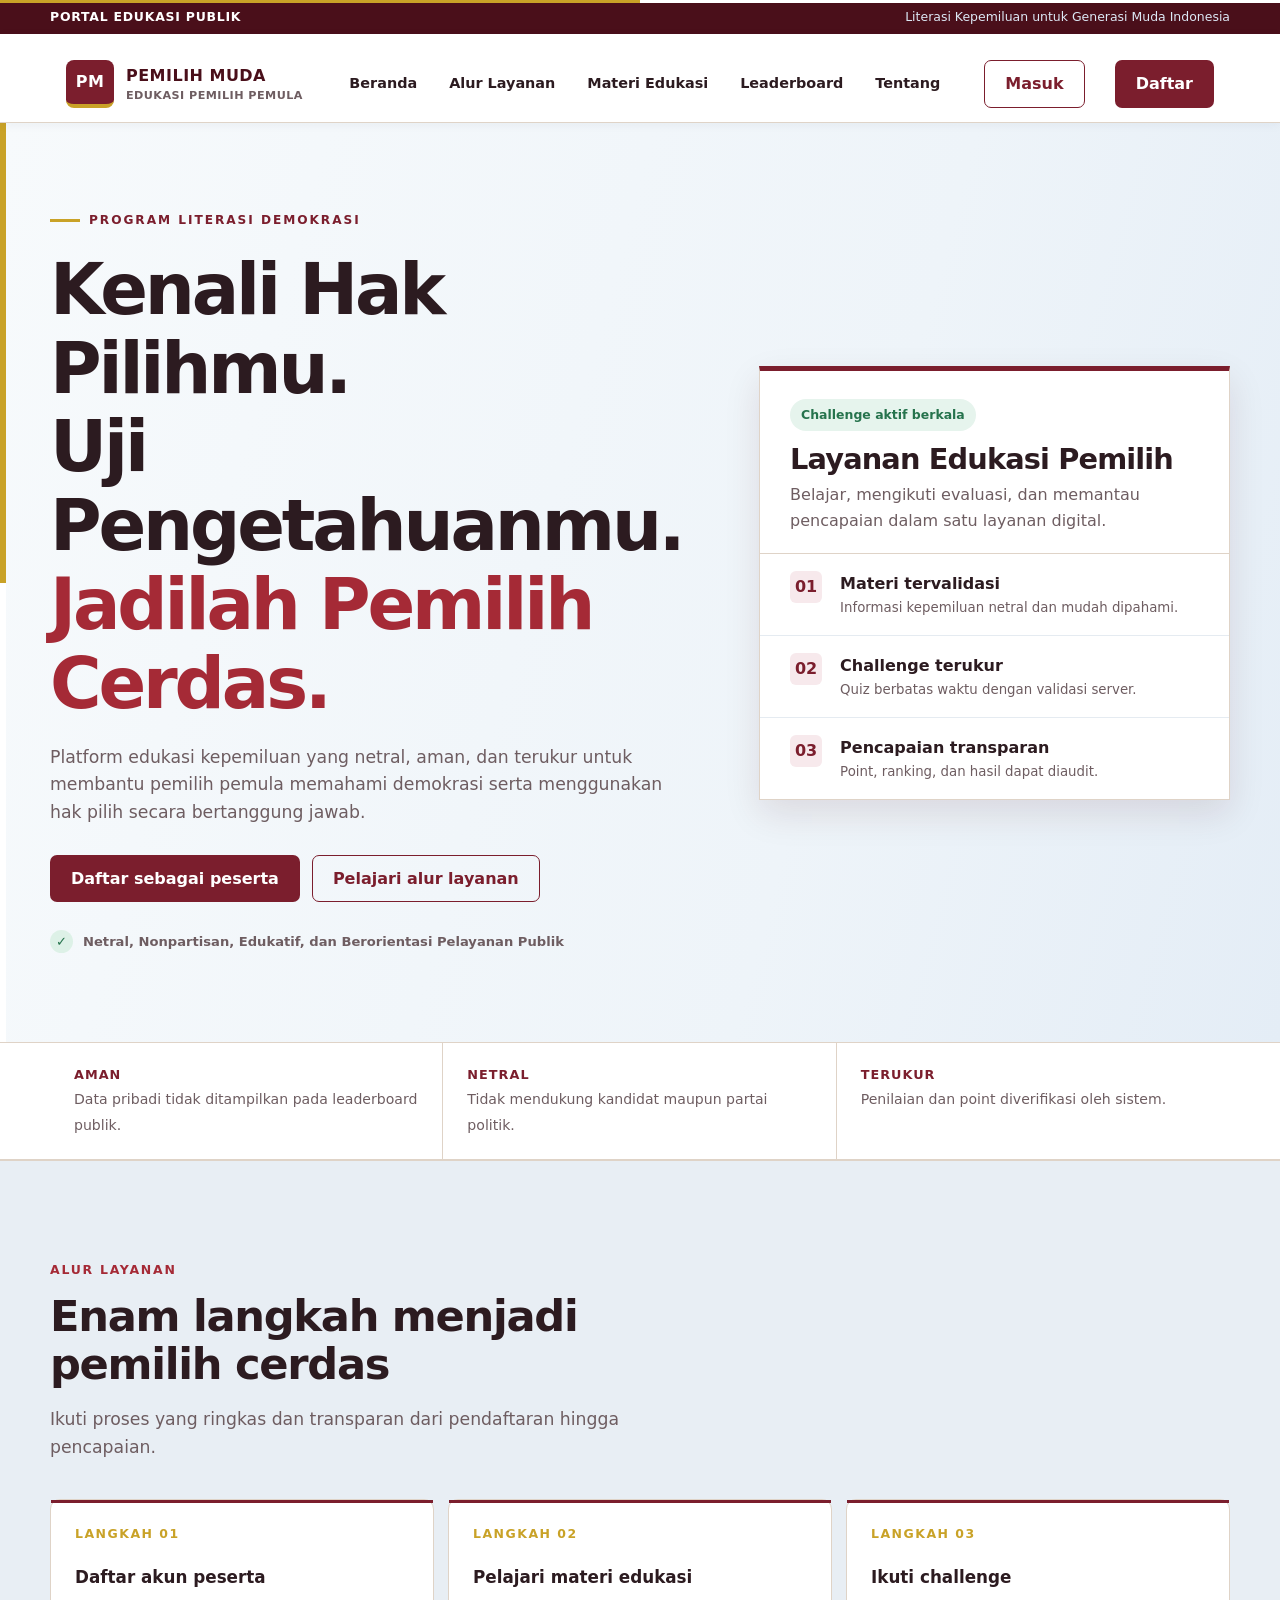
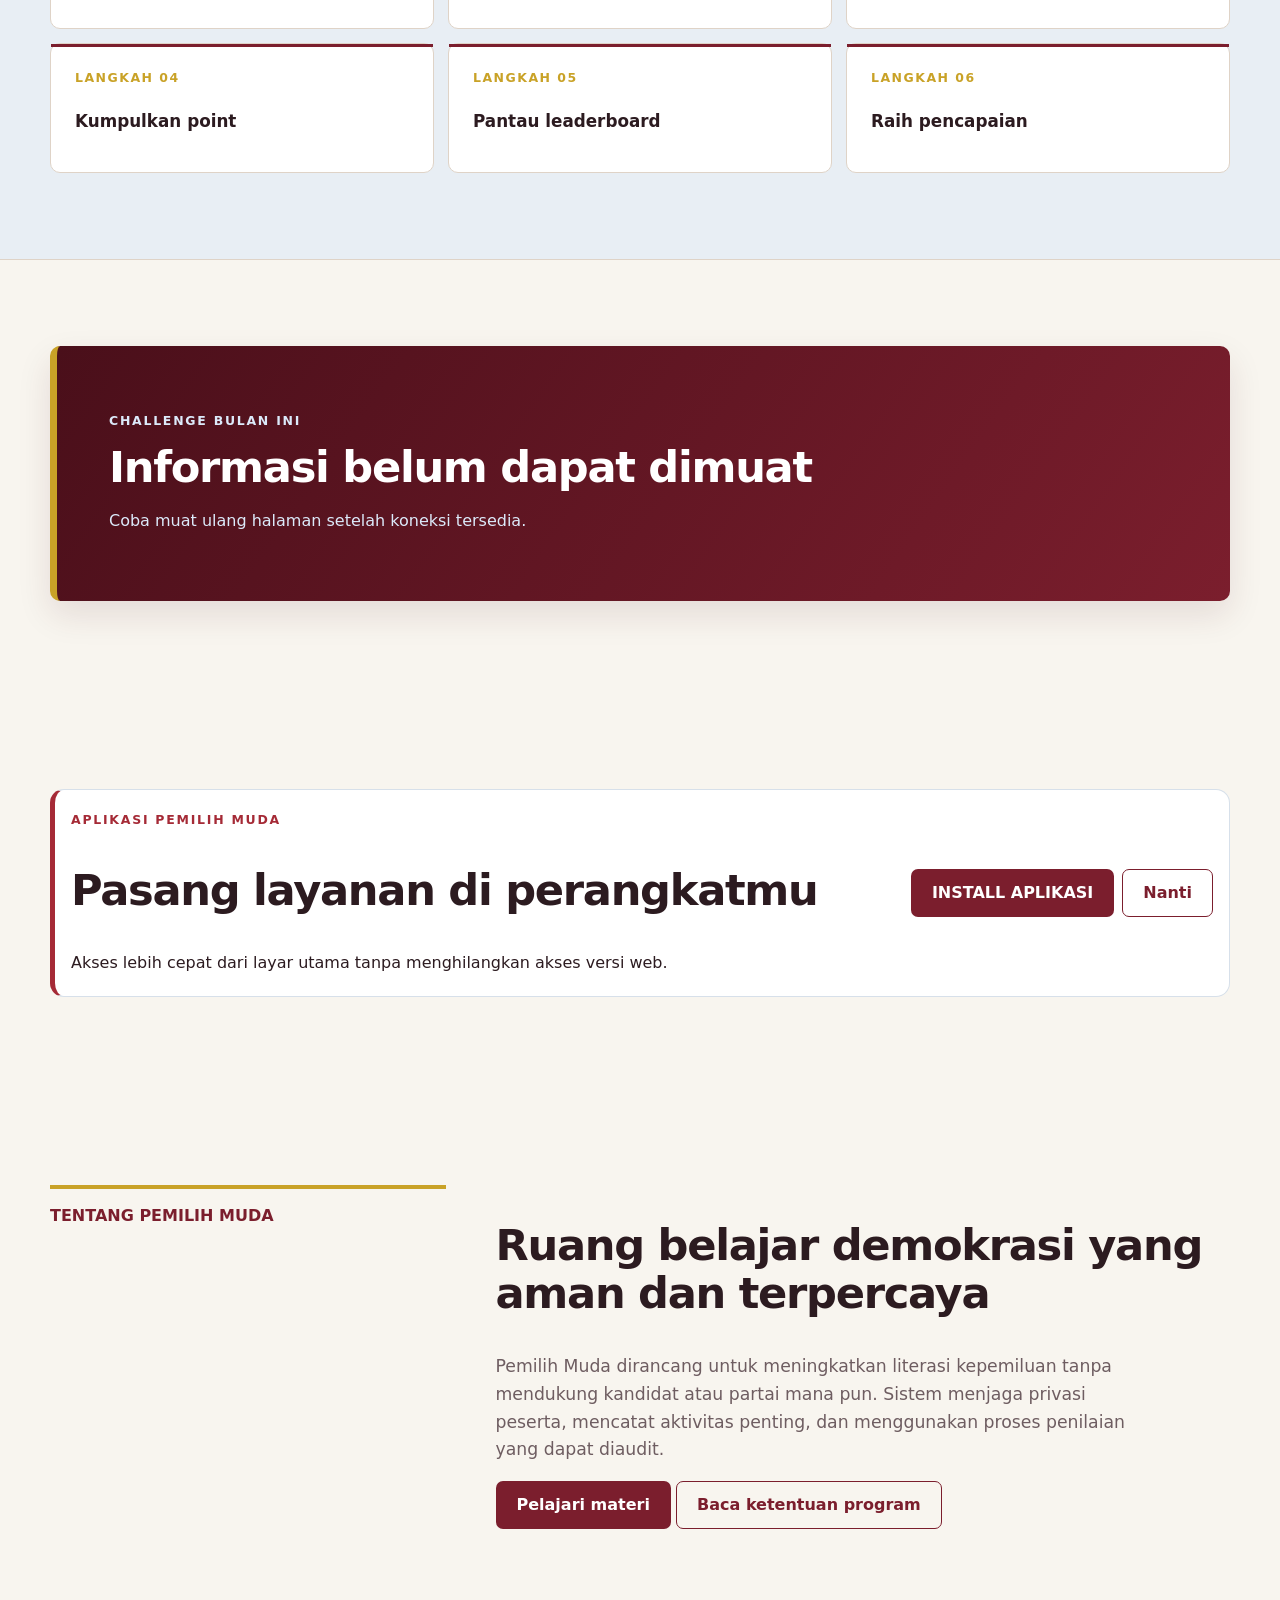
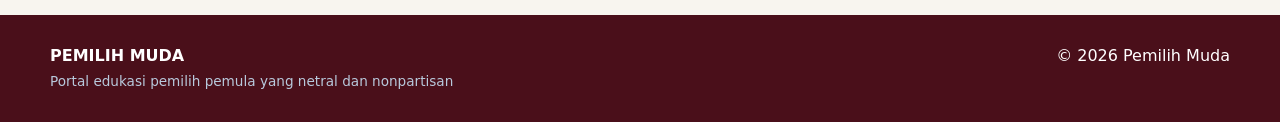
==== commit d22c5f02: "Apply maroon gold theme and civic education" ====
--- a/index.html
+++ b/index.html
@@ -1,8 +1,8 @@
 <!doctype html>
-<html lang="id"><head><meta charset="utf-8"><meta name="viewport" content="width=device-width,initial-scale=1,viewport-fit=cover"><meta name="theme-color" content="#0b356b"><meta name="description" content="Platform edukasi dan kuis pemilih pemula yang netral dan nonpartisan."><title>Pemilih Muda — Portal Edukasi Pemilih</title><link rel="stylesheet" href="css/variables.css?v=2.2.0"><link rel="stylesheet" href="css/base.css?v=2.2.0"><link rel="stylesheet" href="css/components.css?v=2.2.0"><link rel="stylesheet" href="css/landing.css?v=2.2.0"><link rel="stylesheet" href="css/responsive.css?v=2.2.0"><link rel="manifest" href="manifest.webmanifest"><link rel="apple-touch-icon" href="icons/apple-touch-icon.png"><meta name="apple-mobile-web-app-capable" content="yes"><meta name="apple-mobile-web-app-status-bar-style" content="black-translucent"></head>
+<html lang="id"><head><meta charset="utf-8"><meta name="viewport" content="width=device-width,initial-scale=1,viewport-fit=cover"><meta name="theme-color" content="#7b1e2d"><meta name="description" content="Platform edukasi dan kuis pemilih pemula yang netral dan nonpartisan."><title>Pemilih Muda — Portal Edukasi Pemilih</title><link rel="stylesheet" href="css/variables.css?v=2.2.0"><link rel="stylesheet" href="css/base.css?v=2.2.0"><link rel="stylesheet" href="css/components.css?v=2.2.0"><link rel="stylesheet" href="css/landing.css?v=2.2.0"><link rel="stylesheet" href="css/responsive.css?v=2.2.0"><link rel="manifest" href="manifest.webmanifest"><link rel="apple-touch-icon" href="icons/apple-touch-icon.png"><meta name="apple-mobile-web-app-capable" content="yes"><meta name="apple-mobile-web-app-status-bar-style" content="black-translucent"></head>
 <body data-page="landing"><a class="skip-link" href="#main">Lewati ke konten</a>
 <div class="institution-strip"><div class="container"><strong>PORTAL EDUKASI PUBLIK</strong><span>Literasi Kepemiluan untuk Generasi Muda Indonesia</span></div></div>
-<div class="site-header-wrap"><header class="site-header container"><a class="brand" href="./" aria-label="Pemilih Muda, beranda"><span class="brand-mark">PM</span><span class="brand-copy">PEMILIH MUDA<small>EDUKASI PEMILIH PEMULA</small></span></a><button class="nav-toggle" type="button" aria-expanded="false" aria-controls="primary-nav">Menu</button><nav id="primary-nav" class="primary-nav" aria-label="Navigasi utama"><a href="#beranda">Beranda</a><a href="#cara-bermain">Alur Layanan</a><a href="leaderboard.html">Leaderboard</a><a href="#tentang">Tentang</a></nav><a class="button button-secondary header-cta" href="login.html">Masuk</a><a class="button button-primary header-cta" href="register.html">Daftar</a></header></div>
+<div class="site-header-wrap"><header class="site-header container"><a class="brand" href="./" aria-label="Pemilih Muda, beranda"><span class="brand-mark">PM</span><span class="brand-copy">PEMILIH MUDA<small>EDUKASI PEMILIH PEMULA</small></span></a><button class="nav-toggle" type="button" aria-expanded="false" aria-controls="primary-nav">Menu</button><nav id="primary-nav" class="primary-nav" aria-label="Navigasi utama"><a href="#beranda">Beranda</a><a href="#cara-bermain">Alur Layanan</a><a href="materials.html">Materi Edukasi</a><a href="leaderboard.html">Leaderboard</a><a href="#tentang">Tentang</a></nav><a class="button button-secondary header-cta mobile-login" href="login.html">Masuk</a><a class="button button-primary header-cta" href="register.html">Daftar</a></header></div>
 <main id="main"><div class="container"><p data-registration-status class="form-message" role="status" hidden></p></div>
 <div class="hero-shell"><section id="beranda" class="hero container"><div class="hero-copy-block"><p class="hero-kicker">PROGRAM LITERASI DEMOKRASI</p><h1>Kenali Hak Pilihmu.<br>Uji Pengetahuanmu.<br><span>Jadilah Pemilih Cerdas.</span></h1><p class="hero-copy">Platform edukasi kepemiluan yang netral, aman, dan terukur untuk membantu pemilih pemula memahami demokrasi serta menggunakan hak pilih secara bertanggung jawab.</p><div class="hero-actions"><a class="button button-primary" href="register.html">Daftar sebagai peserta</a><a class="button button-secondary" href="#cara-bermain">Pelajari alur layanan</a></div><p class="neutrality">Netral, Nonpartisan, Edukatif, dan Berorientasi Pelayanan Publik</p></div>
 <aside class="service-panel" aria-label="Ringkasan layanan"><div class="service-panel-head"><span class="status-badge">Challenge aktif berkala</span><h2>Layanan Edukasi Pemilih</h2><p>Belajar, mengikuti evaluasi, dan memantau pencapaian dalam satu layanan digital.</p></div><ul class="service-features"><li><b>01</b><span>Materi tervalidasi<small>Informasi kepemiluan netral dan mudah dipahami.</small></span></li><li><b>02</b><span>Challenge terukur<small>Quiz berbatas waktu dengan validasi server.</small></span></li><li><b>03</b><span>Pencapaian transparan<small>Point, ranking, dan hasil dapat diaudit.</small></span></li></ul></aside></section></div>
@@ -10,6 +10,6 @@
 <section id="cara-bermain" class="section section-muted"><div class="container"><div class="section-heading"><p class="eyebrow">ALUR LAYANAN</p><h2>Enam langkah menjadi pemilih cerdas</h2><p class="section-copy">Ikuti proses yang ringkas dan transparan dari pendaftaran hingga pencapaian.</p></div><ol class="steps"><li><b>LANGKAH 01</b><span>Daftar akun peserta</span></li><li><b>LANGKAH 02</b><span>Pelajari materi edukasi</span></li><li><b>LANGKAH 03</b><span>Ikuti challenge</span></li><li><b>LANGKAH 04</b><span>Kumpulkan point</span></li><li><b>LANGKAH 05</b><span>Pantau leaderboard</span></li><li><b>LANGKAH 06</b><span>Raih pencapaian</span></li></ol></div></section>
 <section class="section container"><div class="public-season" data-public-season><p class="eyebrow">CHALLENGE BULAN INI</p><h2>Memuat season aktif…</h2><p class="muted">Mengambil informasi terbaru dari server.</p></div></section>
 <section class="section container" data-install-center><div class="pwa-install-card"><div><p class="eyebrow">APLIKASI PEMILIH MUDA</p><h2>Pasang layanan di perangkatmu</h2><p>Akses lebih cepat dari layar utama tanpa menghilangkan akses versi web.</p></div><div class="pwa-install-actions"><button class="button button-primary" type="button" data-install-app hidden>INSTALL APLIKASI</button><button class="button button-ghost" type="button" data-install-dismiss>Nanti</button></div></div></section>
-<section id="tentang" class="section container about-panel"><div class="about-label">TENTANG PEMILIH MUDA</div><div><h2>Ruang belajar demokrasi yang aman dan terpercaya</h2><p class="section-copy">Pemilih Muda dirancang untuk meningkatkan literasi kepemiluan tanpa mendukung kandidat atau partai mana pun. Sistem menjaga privasi peserta, mencatat aktivitas penting, dan menggunakan proses penilaian yang dapat diaudit.</p><a class="button button-secondary" href="rules.html">Baca ketentuan program</a></div></section></main>
+<section id="tentang" class="section container about-panel"><div class="about-label">TENTANG PEMILIH MUDA</div><div><h2>Ruang belajar demokrasi yang aman dan terpercaya</h2><p class="section-copy">Pemilih Muda dirancang untuk meningkatkan literasi kepemiluan tanpa mendukung kandidat atau partai mana pun. Sistem menjaga privasi peserta, mencatat aktivitas penting, dan menggunakan proses penilaian yang dapat diaudit.</p><a class="button button-primary" href="materials.html">Pelajari materi</a> <a class="button button-secondary" href="rules.html">Baca ketentuan program</a></div></section></main>
 <dialog class="ios-install-dialog" id="ios-install-dialog"><h2>Pasang di iPhone atau iPad</h2><ol><li>Tekan tombol Bagikan / Share.</li><li>Pilih Tambah ke Layar Utama.</li><li>Aktifkan Buka sebagai Aplikasi Web jika tersedia.</li><li>Tekan Tambah.</li></ol><button class="button button-primary" type="button" onclick="this.closest('dialog').close()">Mengerti</button></dialog>
 <footer><div class="container footer-content"><div><strong>PEMILIH MUDA</strong><span class="footer-meta">Portal edukasi pemilih pemula yang netral dan nonpartisan</span></div><span>© <span data-current-year></span> Pemilih Muda</span></div></footer><script src="js/config.js?v=2.2.0"></script><script src="js/utils.js?v=2.2.0"></script><script src="js/api.js?v=2.2.0"></script><script src="js/app.js?v=2.2.0"></script><script src="js/install.js?v=2.2.0"></script></body></html>
--- a/css/variables.css
+++ b/css/variables.css
@@ -1 +1 @@
-:root{--primary:#0b356b;--primary-dark:#06264f;--primary-light:#e8f0f8;--secondary:#08789a;--accent:#d6a638;--national:#c5222a;--success:#14764c;--warning:#a35d00;--danger:#b42318;--background:#f2f5f8;--surface:#fff;--surface-muted:#e9eff5;--text-primary:#10233f;--text-secondary:#53657a;--border:#cbd6e2;--radius:10px;--radius-sm:7px;--shadow:0 14px 34px rgba(6,38,79,.1);--max-width:1180px;--font:"Segoe UI",Inter,ui-sans-serif,system-ui,-apple-system,sans-serif}
+:root{--primary:#7b1e2d;--primary-dark:#4a0f1a;--primary-light:#f7e9ec;--secondary:#a52a36;--accent:#c9a227;--national:#c9a227;--success:#26734d;--warning:#9a5a12;--danger:#a51f2d;--background:#f8f5ef;--surface:#fff;--surface-muted:#f2ece3;--text-primary:#2c1b20;--text-secondary:#6e5d61;--border:#dfd3c7;--radius:10px;--radius-sm:7px;--shadow:0 14px 34px rgba(74,15,26,.11);--max-width:1180px;--font:"Segoe UI",Inter,ui-sans-serif,system-ui,-apple-system,sans-serif}
--- a/css/components.css
+++ b/css/components.css
@@ -1,2 +1,2 @@
 .brand{display:inline-flex;align-items:center;gap:10px;color:var(--primary-dark);font-weight:850;text-decoration:none;letter-spacing:.03em}.brand-mark{display:grid;place-items:center;width:42px;height:42px;border-radius:8px;background:var(--primary);color:#fff}.button{min-height:46px;display:inline-flex;align-items:center;justify-content:center;gap:9px;padding:10px 20px;border:1px solid transparent;border-radius:7px;font-weight:750;text-decoration:none;cursor:pointer;transition:background .18s,transform .18s,box-shadow .18s}.button:hover{transform:translateY(-1px);box-shadow:0 5px 14px rgba(6,38,79,.12)}.button:disabled{cursor:wait;opacity:.68}.button-primary{background:var(--primary);color:#fff}.button-primary:hover{background:var(--primary-dark)}.button-secondary,.button-ghost{border-color:var(--primary);color:var(--primary);background:transparent}.button-block{width:100%}.eyebrow{font-size:.78rem;letter-spacing:.14em;font-weight:850;color:var(--secondary)}.status-badge{display:inline-flex;padding:6px 11px;border-radius:99px;background:#e6f4ed;color:var(--success);font-size:.78rem;font-weight:800}.placeholder{min-height:100vh;display:grid;align-content:center;justify-items:start;max-width:720px}.placeholder h1{font-size:clamp(2rem,7vw,3.6rem)}.form-stack{display:grid;gap:18px}.form-stack label{display:grid;gap:7px;font-weight:700}.form-stack input{min-height:48px;border:1px solid var(--border);border-radius:var(--radius-sm);padding:10px 12px}.form-message{min-height:1.5em}.text-danger{color:var(--danger)}.text-success{color:var(--success)}.muted{color:var(--text-secondary)}.spinner{width:18px;height:18px;border:2px solid currentColor;border-right-color:transparent;border-radius:50%;animation:spin .7s linear infinite}.toast-region{position:fixed;z-index:1000;right:16px;bottom:calc(16px + env(safe-area-inset-bottom));display:grid;gap:10px;width:min(360px,calc(100% - 32px))}.toast{transform:translateY(16px);opacity:0;background:var(--text-primary);color:#fff;padding:13px 16px;border-radius:12px;box-shadow:var(--shadow);transition:.22s ease}.toast-visible{transform:none;opacity:1}.toast-success{background:var(--success)}.toast-error{background:var(--danger)}@keyframes spin{to{transform:rotate(360deg)}}
-.pwa-install-card{display:flex;align-items:center;justify-content:space-between;gap:1rem;margin:1rem 0;padding:1rem;border:1px solid var(--color-border,#d7e0ea);border-radius:14px;background:#fff}.pwa-install-card p{margin:.25rem 0}.pwa-install-actions{display:flex;gap:.5rem;flex-wrap:wrap}.pwa-toast{position:fixed;z-index:100;right:max(1rem,env(safe-area-inset-right));bottom:max(1rem,env(safe-area-inset-bottom));max-width:min(420px,calc(100% - 2rem));padding:.85rem 1rem;border-radius:10px;background:#123b6d;color:#fff;box-shadow:0 12px 35px #0004}.pwa-toast button{margin-left:.75rem;border:1px solid #fff;border-radius:6px;background:#fff;color:#123b6d;padding:.35rem .55rem;font-weight:700}.ios-install-dialog{border:0;border-radius:16px;width:min(480px,calc(100% - 2rem));padding:1.5rem}.ios-install-dialog::backdrop{background:#071a2f99}.site-header,.dashboard-header,.admin-header{padding-top:max(var(--space-3,12px),env(safe-area-inset-top));padding-left:max(var(--space-4,16px),env(safe-area-inset-left));padding-right:max(var(--space-4,16px),env(safe-area-inset-right))}.bottom-nav{padding-bottom:max(.5rem,env(safe-area-inset-bottom))}@media(max-width:600px){.pwa-install-card{align-items:flex-start;flex-direction:column}}
+.pwa-install-card{display:flex;align-items:center;justify-content:space-between;gap:1rem;margin:1rem 0;padding:1rem;border:1px solid var(--color-border,#d7e0ea);border-radius:14px;background:#fff}.pwa-install-card p{margin:.25rem 0}.pwa-install-actions{display:flex;gap:.5rem;flex-wrap:wrap}.pwa-toast{position:fixed;z-index:100;right:max(1rem,env(safe-area-inset-right));bottom:max(1rem,env(safe-area-inset-bottom));max-width:min(420px,calc(100% - 2rem));padding:.85rem 1rem;border-radius:10px;background:#7b1e2d;color:#fff;box-shadow:0 12px 35px #0004}.pwa-toast button{margin-left:.75rem;border:1px solid #fff;border-radius:6px;background:#fff;color:#7b1e2d;padding:.35rem .55rem;font-weight:700}.ios-install-dialog{border:0;border-radius:16px;width:min(480px,calc(100% - 2rem));padding:1.5rem}.ios-install-dialog::backdrop{background:#071a2f99}.site-header,.dashboard-header,.admin-header{padding-top:max(var(--space-3,12px),env(safe-area-inset-top));padding-left:max(var(--space-4,16px),env(safe-area-inset-left));padding-right:max(var(--space-4,16px),env(safe-area-inset-right))}.bottom-nav{padding-bottom:max(.5rem,env(safe-area-inset-bottom))}@media(max-width:600px){.pwa-install-card{align-items:flex-start;flex-direction:column}}
--- a/css/landing.css
+++ b/css/landing.css
@@ -1 +1,2 @@
 .institution-strip{background:var(--primary-dark);color:#dce8f5;font-size:.78rem}.institution-strip .container{min-height:34px;display:flex;align-items:center;justify-content:space-between;gap:16px}.institution-strip strong{color:#fff;letter-spacing:.06em}.site-header-wrap{background:#fff;border-bottom:1px solid var(--border);position:sticky;top:0;z-index:20;box-shadow:0 2px 10px rgba(6,38,79,.05)}.site-header{min-height:88px;display:flex;align-items:center;gap:30px}.site-header .brand{gap:12px}.site-header .brand-mark{width:48px;height:48px;border-radius:8px;border-bottom:4px solid var(--national)}.brand-copy{display:grid;line-height:1.2}.brand-copy small{margin-top:4px;color:var(--text-secondary);font-size:.7rem;font-weight:600;letter-spacing:.04em}.primary-nav{display:flex;gap:4px;margin-left:auto}.primary-nav a{padding:12px 14px;border-radius:6px;text-decoration:none;color:var(--text-primary);font-size:.9rem;font-weight:700}.primary-nav a:hover{background:var(--primary-light);color:var(--primary)}.nav-toggle{display:none}.hero-shell{background:linear-gradient(105deg,#f7fafc 0%,#eef4f9 64%,#e4edf6 100%);border-bottom:1px solid var(--border);position:relative;overflow:hidden}.hero-shell:before{content:"";position:absolute;inset:0 auto 0 0;width:6px;background:linear-gradient(var(--national) 0 50%,#fff 50%)}.hero{min-height:620px;display:grid;grid-template-columns:1.15fr .85fr;gap:72px;align-items:center;padding-block:76px}.hero-kicker{display:inline-flex;align-items:center;gap:9px;color:var(--primary);font-size:.76rem;font-weight:800;letter-spacing:.16em}.hero-kicker:before{content:"";width:30px;height:3px;background:var(--national)}.hero h1{max-width:760px;font-size:clamp(2.8rem,5.5vw,4.8rem);font-weight:780;letter-spacing:-.045em}.hero h1 span{color:var(--secondary)}.hero-copy,.section-copy{max-width:650px;color:var(--text-secondary);font-size:1.08rem}.hero-actions{display:flex;gap:12px;flex-wrap:wrap;margin:28px 0}.neutrality{display:flex;align-items:center;gap:10px;font-size:.82rem;color:var(--text-secondary);font-weight:700}.neutrality:before{content:"✓";display:grid;place-items:center;width:23px;height:23px;border-radius:50%;background:#ddf1e7;color:var(--success)}.service-panel{background:#fff;border:1px solid var(--border);border-top:5px solid var(--primary);box-shadow:var(--shadow)}.service-panel-head{padding:28px 30px 20px;border-bottom:1px solid var(--border)}.service-panel-head h2{margin:.8rem 0 .4rem;font-size:1.8rem}.service-panel-head p{margin:0;color:var(--text-secondary)}.service-features{list-style:none;padding:0;margin:0}.service-features li{display:grid;grid-template-columns:38px 1fr;gap:12px;padding:17px 30px;border-bottom:1px solid #e5ebf1}.service-features li:last-child{border:0}.service-features b{display:grid;place-items:center;width:32px;height:32px;border-radius:6px;background:var(--primary-light);color:var(--primary)}.service-features span{display:grid;font-weight:700}.service-features small{color:var(--text-secondary);font-weight:400}.trust-row{background:#fff;border-bottom:1px solid var(--border)}.trust-grid{display:grid;grid-template-columns:repeat(3,1fr)}.trust-item{padding:22px 24px;border-right:1px solid var(--border)}.trust-item:last-child{border:0}.trust-item strong{display:block;color:var(--primary);font-size:.8rem;letter-spacing:.08em}.trust-item span{color:var(--text-secondary);font-size:.88rem}.section{padding-block:86px}.section-heading{max-width:700px}.section-heading h2{margin:.4rem 0}.section-muted{background:#e8eef4;border-block:1px solid var(--border)}.steps{list-style:none;padding:0;margin:38px 0 0;display:grid;grid-template-columns:repeat(3,1fr);gap:14px}.steps li{position:relative;display:grid;gap:7px;min-height:130px;background:#fff;padding:24px;border:1px solid var(--border);border-radius:var(--radius)}.steps li:after{content:"";position:absolute;inset:0 0 auto;height:3px;background:var(--primary)}.steps b{color:var(--national);font-size:.78rem;letter-spacing:.12em}.steps span{font-size:1.05rem;font-weight:750}.public-season{padding:clamp(28px,6vw,52px);border-radius:var(--radius);border-left:7px solid var(--national);background:linear-gradient(125deg,var(--primary-dark),var(--primary));color:#fff;box-shadow:var(--shadow)}.public-season .eyebrow,.public-season .muted,.public-season .season-meta{color:#dceafa}.public-season h2{margin:.4rem 0}.pwa-install-card{border-left:5px solid var(--secondary)!important}.about-panel{display:grid;grid-template-columns:.7fr 1.3fr;gap:50px;align-items:start}.about-label{border-top:4px solid var(--national);padding-top:14px;color:var(--primary);font-weight:800}.footer-content strong{display:block}.footer-meta{color:#b8c9dc;font-size:.85rem}@media(max-width:760px){.institution-strip .container span:last-child{display:none}.site-header{flex-wrap:wrap;padding-block:12px;min-height:74px}.brand-copy small{display:none}.nav-toggle{display:block;margin-left:auto;min-height:44px;border:1px solid var(--border);border-radius:6px;background:#fff;padding:8px 14px}.primary-nav{display:none;order:4;width:100%;flex-direction:column;gap:2px;padding-bottom:10px}.primary-nav[data-open="true"]{display:flex}.primary-nav a{padding:10px}.header-cta{display:none}.hero{grid-template-columns:1fr;min-height:auto;gap:32px;padding-block:50px}.hero h1{font-size:clamp(2.35rem,12vw,3.7rem)}.trust-grid{grid-template-columns:1fr}.trust-item{border-right:0;border-bottom:1px solid var(--border);padding:15px 16px}.steps{grid-template-columns:1fr}.section{padding-block:58px}.about-panel{grid-template-columns:1fr;gap:18px}}@media(min-width:761px) and (max-width:980px){.hero{gap:34px}.steps{grid-template-columns:repeat(2,1fr)}}
+@media(max-width:760px){.site-header{gap:8px}.site-header .header-cta.mobile-login{display:inline-flex;order:2;margin-left:auto;min-height:44px;padding-inline:14px}.site-header .nav-toggle{order:3;margin-left:0}.site-header .primary-nav{order:4}}
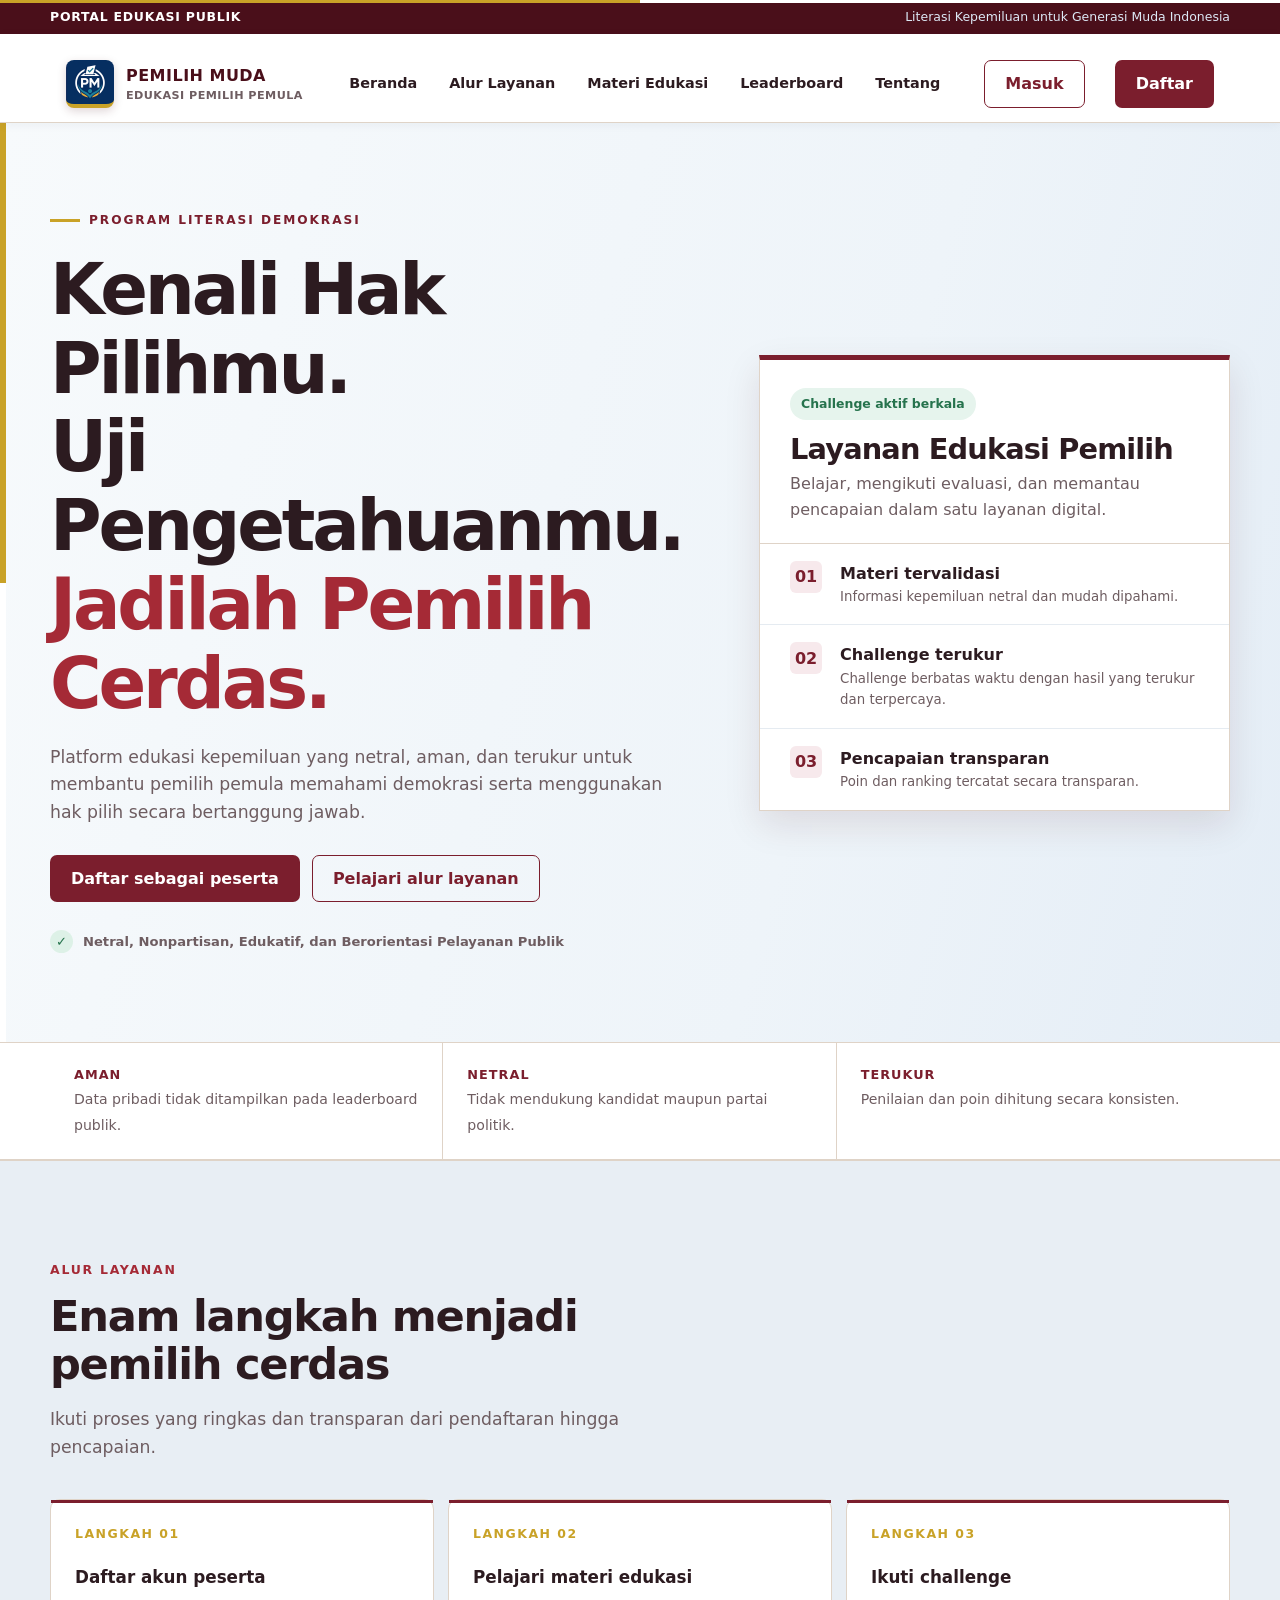
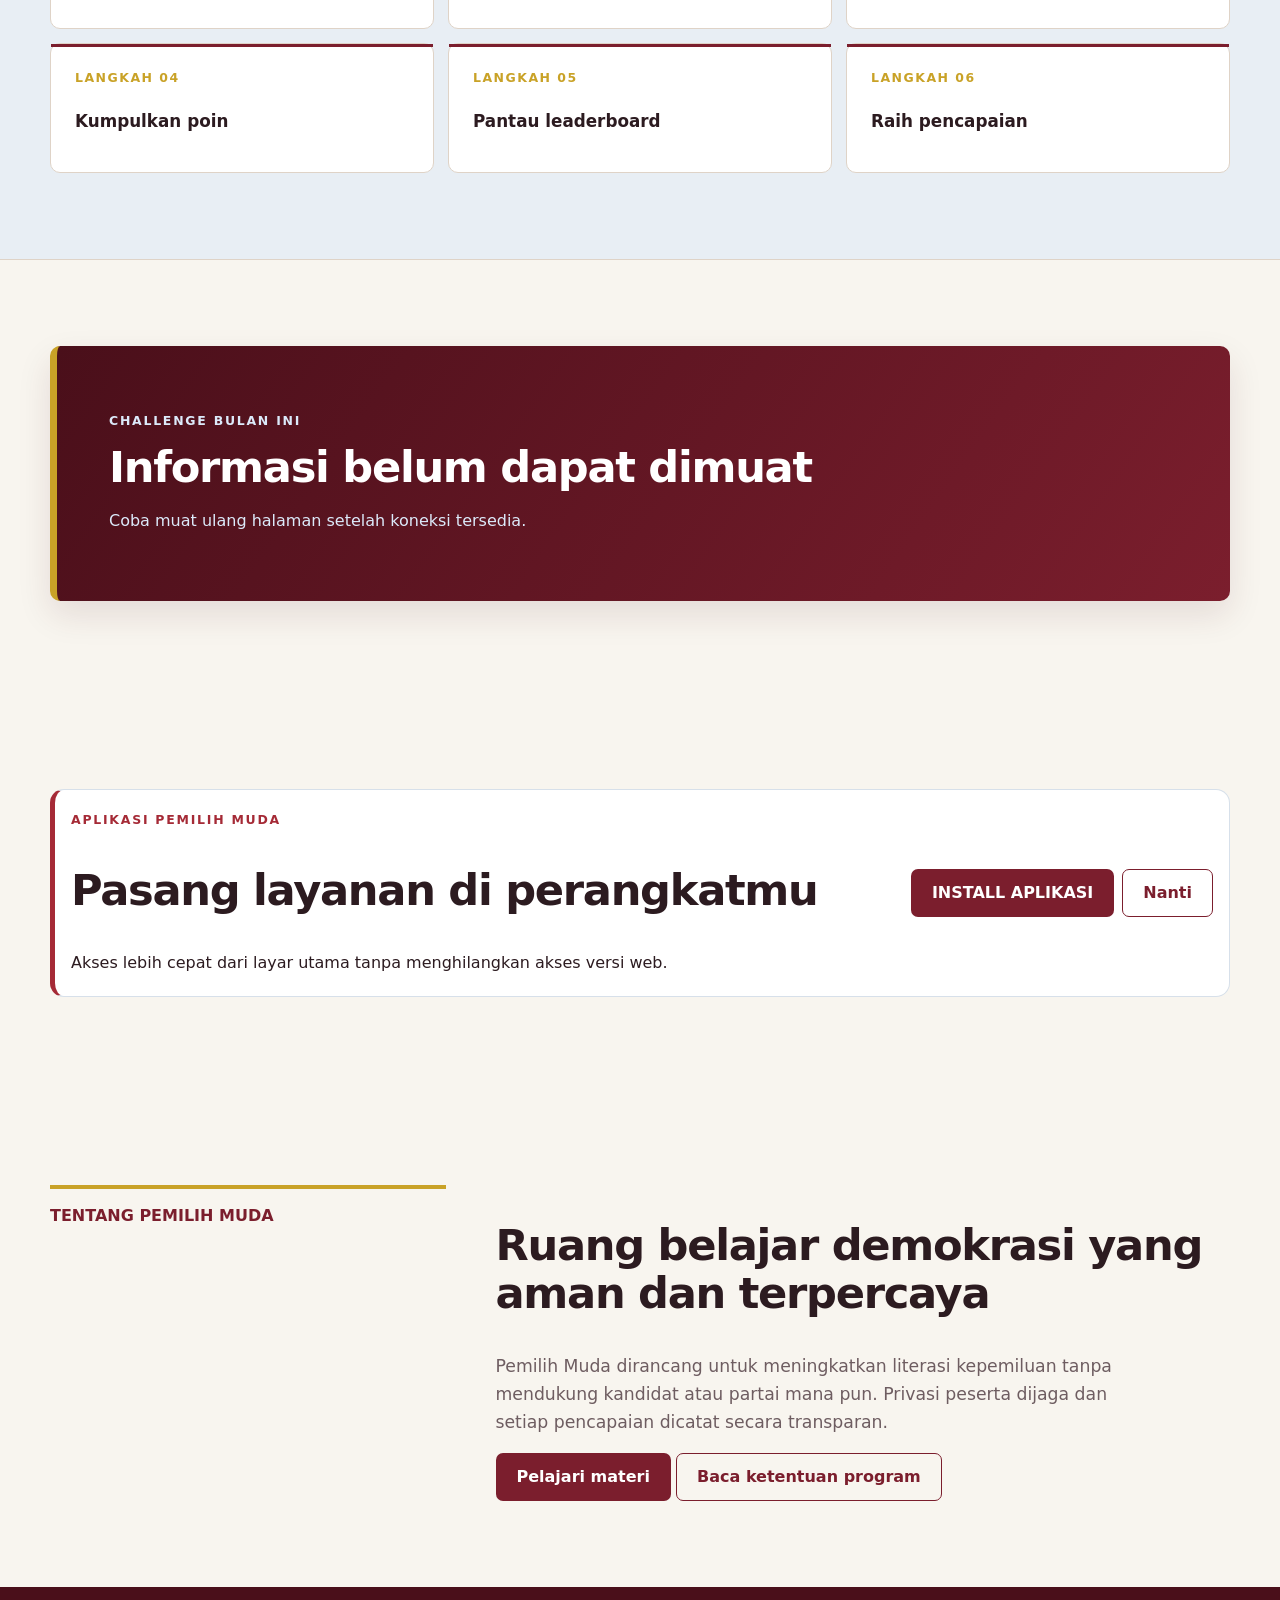
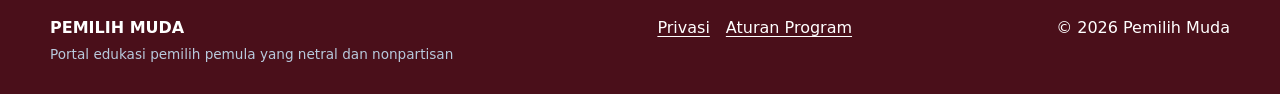
==== commit 9e9e039f: "Finalize production UI UX audit" ====
--- a/index.html
+++ b/index.html
@@ -1,15 +1,15 @@
 <!doctype html>
-<html lang="id"><head><meta charset="utf-8"><meta name="viewport" content="width=device-width,initial-scale=1,viewport-fit=cover"><meta name="theme-color" content="#7b1e2d"><meta name="description" content="Platform edukasi dan kuis pemilih pemula yang netral dan nonpartisan."><title>Pemilih Muda — Portal Edukasi Pemilih</title><link rel="stylesheet" href="css/variables.css?v=2.2.0"><link rel="stylesheet" href="css/base.css?v=2.2.0"><link rel="stylesheet" href="css/components.css?v=2.2.0"><link rel="stylesheet" href="css/landing.css?v=2.2.0"><link rel="stylesheet" href="css/responsive.css?v=2.2.0"><link rel="manifest" href="manifest.webmanifest"><link rel="apple-touch-icon" href="icons/apple-touch-icon.png"><meta name="apple-mobile-web-app-capable" content="yes"><meta name="apple-mobile-web-app-status-bar-style" content="black-translucent"></head>
+<html lang="id"><head><meta charset="utf-8"><meta name="viewport" content="width=device-width,initial-scale=1,viewport-fit=cover"><meta name="theme-color" content="#7b1e2d"><meta name="description" content="Platform edukasi dan kuis pemilih pemula yang netral dan nonpartisan."><title>Pemilih Muda — Portal Edukasi Pemilih</title><link rel="stylesheet" href="css/variables.css?v=1.0.0"><link rel="stylesheet" href="css/base.css?v=1.0.0"><link rel="stylesheet" href="css/components.css?v=1.0.0"><link rel="stylesheet" href="css/landing.css?v=1.0.0"><link rel="stylesheet" href="css/responsive.css?v=1.0.0"><link rel="icon" href="icons/icon-192.png" type="image/png"><link rel="manifest" href="manifest.webmanifest"><link rel="apple-touch-icon" href="icons/apple-touch-icon.png"><meta name="apple-mobile-web-app-capable" content="yes"><meta name="apple-mobile-web-app-status-bar-style" content="black-translucent"></head>
 <body data-page="landing"><a class="skip-link" href="#main">Lewati ke konten</a>
 <div class="institution-strip"><div class="container"><strong>PORTAL EDUKASI PUBLIK</strong><span>Literasi Kepemiluan untuk Generasi Muda Indonesia</span></div></div>
-<div class="site-header-wrap"><header class="site-header container"><a class="brand" href="./" aria-label="Pemilih Muda, beranda"><span class="brand-mark">PM</span><span class="brand-copy">PEMILIH MUDA<small>EDUKASI PEMILIH PEMULA</small></span></a><button class="nav-toggle" type="button" aria-expanded="false" aria-controls="primary-nav">Menu</button><nav id="primary-nav" class="primary-nav" aria-label="Navigasi utama"><a href="#beranda">Beranda</a><a href="#cara-bermain">Alur Layanan</a><a href="materials.html">Materi Edukasi</a><a href="leaderboard.html">Leaderboard</a><a href="#tentang">Tentang</a></nav><a class="button button-secondary header-cta mobile-login" href="login.html">Masuk</a><a class="button button-primary header-cta" href="register.html">Daftar</a></header></div>
+<div class="site-header-wrap"><header class="site-header container"><a class="brand" href="./" aria-label="Pemilih Muda, beranda"><span class="brand-mark">PM</span><span class="brand-copy">PEMILIH MUDA<small>EDUKASI PEMILIH PEMULA</small></span></a><button class="nav-toggle" type="button" aria-expanded="false" aria-controls="primary-nav">Menu</button><nav id="primary-nav" class="primary-nav" aria-label="Navigasi utama"><a href="#beranda">Beranda</a><a href="#cara-bermain">Alur Layanan</a><a href="materials.html">Materi Edukasi</a><a href="leaderboard.html">Leaderboard</a><a href="#tentang">Tentang</a><a class="mobile-nav-cta" href="login.html">Masuk</a><a class="mobile-nav-cta" href="register.html">Daftar</a></nav><a class="button button-secondary header-cta mobile-login" href="login.html">Masuk</a><a class="button button-primary header-cta" href="register.html">Daftar</a></header></div>
 <main id="main"><div class="container"><p data-registration-status class="form-message" role="status" hidden></p></div>
 <div class="hero-shell"><section id="beranda" class="hero container"><div class="hero-copy-block"><p class="hero-kicker">PROGRAM LITERASI DEMOKRASI</p><h1>Kenali Hak Pilihmu.<br>Uji Pengetahuanmu.<br><span>Jadilah Pemilih Cerdas.</span></h1><p class="hero-copy">Platform edukasi kepemiluan yang netral, aman, dan terukur untuk membantu pemilih pemula memahami demokrasi serta menggunakan hak pilih secara bertanggung jawab.</p><div class="hero-actions"><a class="button button-primary" href="register.html">Daftar sebagai peserta</a><a class="button button-secondary" href="#cara-bermain">Pelajari alur layanan</a></div><p class="neutrality">Netral, Nonpartisan, Edukatif, dan Berorientasi Pelayanan Publik</p></div>
-<aside class="service-panel" aria-label="Ringkasan layanan"><div class="service-panel-head"><span class="status-badge">Challenge aktif berkala</span><h2>Layanan Edukasi Pemilih</h2><p>Belajar, mengikuti evaluasi, dan memantau pencapaian dalam satu layanan digital.</p></div><ul class="service-features"><li><b>01</b><span>Materi tervalidasi<small>Informasi kepemiluan netral dan mudah dipahami.</small></span></li><li><b>02</b><span>Challenge terukur<small>Quiz berbatas waktu dengan validasi server.</small></span></li><li><b>03</b><span>Pencapaian transparan<small>Point, ranking, dan hasil dapat diaudit.</small></span></li></ul></aside></section></div>
-<section class="trust-row" aria-label="Prinsip layanan"><div class="container trust-grid"><div class="trust-item"><strong>AMAN</strong><span>Data pribadi tidak ditampilkan pada leaderboard publik.</span></div><div class="trust-item"><strong>NETRAL</strong><span>Tidak mendukung kandidat maupun partai politik.</span></div><div class="trust-item"><strong>TERUKUR</strong><span>Penilaian dan point diverifikasi oleh sistem.</span></div></div></section>
-<section id="cara-bermain" class="section section-muted"><div class="container"><div class="section-heading"><p class="eyebrow">ALUR LAYANAN</p><h2>Enam langkah menjadi pemilih cerdas</h2><p class="section-copy">Ikuti proses yang ringkas dan transparan dari pendaftaran hingga pencapaian.</p></div><ol class="steps"><li><b>LANGKAH 01</b><span>Daftar akun peserta</span></li><li><b>LANGKAH 02</b><span>Pelajari materi edukasi</span></li><li><b>LANGKAH 03</b><span>Ikuti challenge</span></li><li><b>LANGKAH 04</b><span>Kumpulkan point</span></li><li><b>LANGKAH 05</b><span>Pantau leaderboard</span></li><li><b>LANGKAH 06</b><span>Raih pencapaian</span></li></ol></div></section>
-<section class="section container"><div class="public-season" data-public-season><p class="eyebrow">CHALLENGE BULAN INI</p><h2>Memuat season aktif…</h2><p class="muted">Mengambil informasi terbaru dari server.</p></div></section>
-<section class="section container" data-install-center><div class="pwa-install-card"><div><p class="eyebrow">APLIKASI PEMILIH MUDA</p><h2>Pasang layanan di perangkatmu</h2><p>Akses lebih cepat dari layar utama tanpa menghilangkan akses versi web.</p></div><div class="pwa-install-actions"><button class="button button-primary" type="button" data-install-app hidden>INSTALL APLIKASI</button><button class="button button-ghost" type="button" data-install-dismiss>Nanti</button></div></div></section>
-<section id="tentang" class="section container about-panel"><div class="about-label">TENTANG PEMILIH MUDA</div><div><h2>Ruang belajar demokrasi yang aman dan terpercaya</h2><p class="section-copy">Pemilih Muda dirancang untuk meningkatkan literasi kepemiluan tanpa mendukung kandidat atau partai mana pun. Sistem menjaga privasi peserta, mencatat aktivitas penting, dan menggunakan proses penilaian yang dapat diaudit.</p><a class="button button-primary" href="materials.html">Pelajari materi</a> <a class="button button-secondary" href="rules.html">Baca ketentuan program</a></div></section></main>
+<aside class="service-panel" aria-label="Ringkasan layanan"><div class="service-panel-head"><span class="status-badge">Challenge aktif berkala</span><h2>Layanan Edukasi Pemilih</h2><p>Belajar, mengikuti evaluasi, dan memantau pencapaian dalam satu layanan digital.</p></div><ul class="service-features"><li><b>01</b><span>Materi tervalidasi<small>Informasi kepemiluan netral dan mudah dipahami.</small></span></li><li><b>02</b><span>Challenge terukur<small>Challenge berbatas waktu dengan hasil yang terukur dan terpercaya.</small></span></li><li><b>03</b><span>Pencapaian transparan<small>Poin dan ranking tercatat secara transparan.</small></span></li></ul></aside></section></div>
+<section class="trust-row" aria-label="Prinsip layanan"><div class="container trust-grid"><div class="trust-item"><strong>AMAN</strong><span>Data pribadi tidak ditampilkan pada leaderboard publik.</span></div><div class="trust-item"><strong>NETRAL</strong><span>Tidak mendukung kandidat maupun partai politik.</span></div><div class="trust-item"><strong>TERUKUR</strong><span>Penilaian dan poin dihitung secara konsisten.</span></div></div></section>
+<section id="cara-bermain" class="section section-muted"><div class="container"><div class="section-heading"><p class="eyebrow">ALUR LAYANAN</p><h2>Enam langkah menjadi pemilih cerdas</h2><p class="section-copy">Ikuti proses yang ringkas dan transparan dari pendaftaran hingga pencapaian.</p></div><ol class="steps"><li><b>LANGKAH 01</b><span>Daftar akun peserta</span></li><li><b>LANGKAH 02</b><span>Pelajari materi edukasi</span></li><li><b>LANGKAH 03</b><span>Ikuti challenge</span></li><li><b>LANGKAH 04</b><span>Kumpulkan poin</span></li><li><b>LANGKAH 05</b><span>Pantau leaderboard</span></li><li><b>LANGKAH 06</b><span>Raih pencapaian</span></li></ol></div></section>
+<section class="section container"><div class="public-season" data-public-season><p class="eyebrow">CHALLENGE BULAN INI</p><h2>Memuat season aktif…</h2><p class="muted">Menyiapkan informasi terbaru…</p></div></section>
+<section class="section container" data-install-center><div class="pwa-install-card"><div><p class="eyebrow">APLIKASI PEMILIH MUDA</p><h2>Pasang layanan di perangkatmu</h2><p>Akses lebih cepat dari layar utama tanpa menghilangkan akses versi web.</p></div><div class="pwa-install-actions"><button class="button button-primary" type="button" data-install-app hidden>Install App</button><button class="button button-ghost" type="button" data-install-dismiss>Nanti</button></div></div></section>
+<section id="tentang" class="section container about-panel"><div class="about-label">TENTANG PEMILIH MUDA</div><div><h2>Ruang belajar demokrasi yang aman dan terpercaya</h2><p class="section-copy">Pemilih Muda dirancang untuk meningkatkan literasi kepemiluan tanpa mendukung kandidat atau partai mana pun. Privasi peserta dijaga dan setiap pencapaian dicatat secara transparan.</p><a class="button button-primary" href="materials.html">Pelajari materi</a> <a class="button button-secondary" href="rules.html">Baca ketentuan program</a></div></section></main>
 <dialog class="ios-install-dialog" id="ios-install-dialog"><h2>Pasang di iPhone atau iPad</h2><ol><li>Tekan tombol Bagikan / Share.</li><li>Pilih Tambah ke Layar Utama.</li><li>Aktifkan Buka sebagai Aplikasi Web jika tersedia.</li><li>Tekan Tambah.</li></ol><button class="button button-primary" type="button" onclick="this.closest('dialog').close()">Mengerti</button></dialog>
-<footer><div class="container footer-content"><div><strong>PEMILIH MUDA</strong><span class="footer-meta">Portal edukasi pemilih pemula yang netral dan nonpartisan</span></div><span>© <span data-current-year></span> Pemilih Muda</span></div></footer><script src="js/config.js?v=2.2.0"></script><script src="js/utils.js?v=2.2.0"></script><script src="js/api.js?v=2.2.0"></script><script src="js/app.js?v=2.2.0"></script><script src="js/install.js?v=2.2.0"></script></body></html>
+<footer><div class="container footer-content"><div><strong>PEMILIH MUDA</strong><span class="footer-meta">Portal edukasi pemilih pemula yang netral dan nonpartisan</span></div><span class="footer-links"><a href="rules.html#privacy">Privasi</a><a href="rules.html">Aturan Program</a></span><span>© <span data-current-year></span> Pemilih Muda</span></div></footer><script src="js/config.js?v=1.0.0"></script><script src="js/utils.js?v=1.0.0"></script><script src="js/api.js?v=1.0.0"></script><script src="js/app.js?v=1.0.0"></script><script src="js/install.js?v=1.0.0"></script></body></html>
--- a/css/variables.css
+++ b/css/variables.css
@@ -1 +1,2 @@
 :root{--primary:#7b1e2d;--primary-dark:#4a0f1a;--primary-light:#f7e9ec;--secondary:#a52a36;--accent:#c9a227;--national:#c9a227;--success:#26734d;--warning:#9a5a12;--danger:#a51f2d;--background:#f8f5ef;--surface:#fff;--surface-muted:#f2ece3;--text-primary:#2c1b20;--text-secondary:#6e5d61;--border:#dfd3c7;--radius:10px;--radius-sm:7px;--shadow:0 14px 34px rgba(74,15,26,.11);--max-width:1180px;--font:"Segoe UI",Inter,ui-sans-serif,system-ui,-apple-system,sans-serif}
+html .brand-mark,html .admin-gate-mark{background:var(--primary) url('../icons/icon-192.png') center/cover no-repeat;color:transparent;font-size:0;overflow:hidden;box-shadow:0 3px 10px rgba(74,15,26,.18)}
--- a/css/base.css
+++ b/css/base.css
@@ -1,2 +1,4 @@
 *{box-sizing:border-box}html{scroll-behavior:smooth}body{margin:0;background:var(--background);color:var(--text-primary);font-family:var(--font);line-height:1.6}a{color:var(--primary);text-underline-offset:3px}button,input{font:inherit}img{max-width:100%}.container{width:min(calc(100% - 32px),var(--max-width));margin-inline:auto}.skip-link{position:fixed;top:-80px;left:16px;z-index:100;padding:12px;background:#fff}.skip-link:focus{top:16px}h1,h2{line-height:1.12;letter-spacing:-.03em}h1{font-size:clamp(2.35rem,7vw,4.7rem);margin:.5rem 0 1.25rem}h2{font-size:clamp(1.75rem,4vw,2.7rem)}:focus-visible{outline:3px solid var(--accent);outline-offset:3px}footer{background:var(--primary-dark);color:#fff;padding:28px 0}.footer-content{display:flex;justify-content:space-between;gap:16px;flex-wrap:wrap}
 .public-service-accent,body:before{content:"";display:block;position:fixed;inset:0 0 auto;height:3px;background:linear-gradient(90deg,var(--national) 0 50%,#fff 50%);z-index:200;pointer-events:none}
+
+html,body{max-width:100%;overflow-x:clip}button,input,select,textarea{font:inherit}button,a,input,select,textarea{touch-action:manipulation}dialog:focus-visible{outline:none}.footer-links{display:flex;gap:16px;flex-wrap:wrap}.footer-links a{color:#fff}.mobile-nav-cta{display:none}
--- a/css/responsive.css
+++ b/css/responsive.css
@@ -1 +1,3 @@
 @media(max-width:760px){.site-header{flex-wrap:wrap;padding-block:14px}.nav-toggle{display:block;margin-left:auto;min-height:44px;border:1px solid var(--border);border-radius:10px;background:#fff;padding:8px 14px}.primary-nav{display:none;order:4;width:100%;flex-direction:column;gap:4px}.primary-nav[data-open="true"]{display:flex}.primary-nav a{padding:10px 0}.header-cta{display:none}.hero{grid-template-columns:1fr;min-height:auto;gap:34px;padding-block:54px}.steps{grid-template-columns:1fr}.section{padding-block:60px}}@media(min-width:761px) and (max-width:980px){.hero{gap:32px}.steps{grid-template-columns:repeat(2,1fr)}}
+
+@media(max-width:760px){.primary-nav{max-height:calc(100dvh - 108px);overflow-y:auto;padding:8px 0 14px}.primary-nav a{min-height:48px;display:flex;align-items:center;padding:10px 12px}.primary-nav .mobile-nav-cta{display:flex;border:1px solid var(--primary);border-radius:8px;justify-content:center}.primary-nav .mobile-nav-cta:last-child{background:var(--primary);color:#fff}.footer-content{align-items:flex-start;flex-direction:column}.footer-links{gap:12px}.auth-card,.profile-summary,.season-panel{min-width:0}.form-grid>*{min-width:0}}
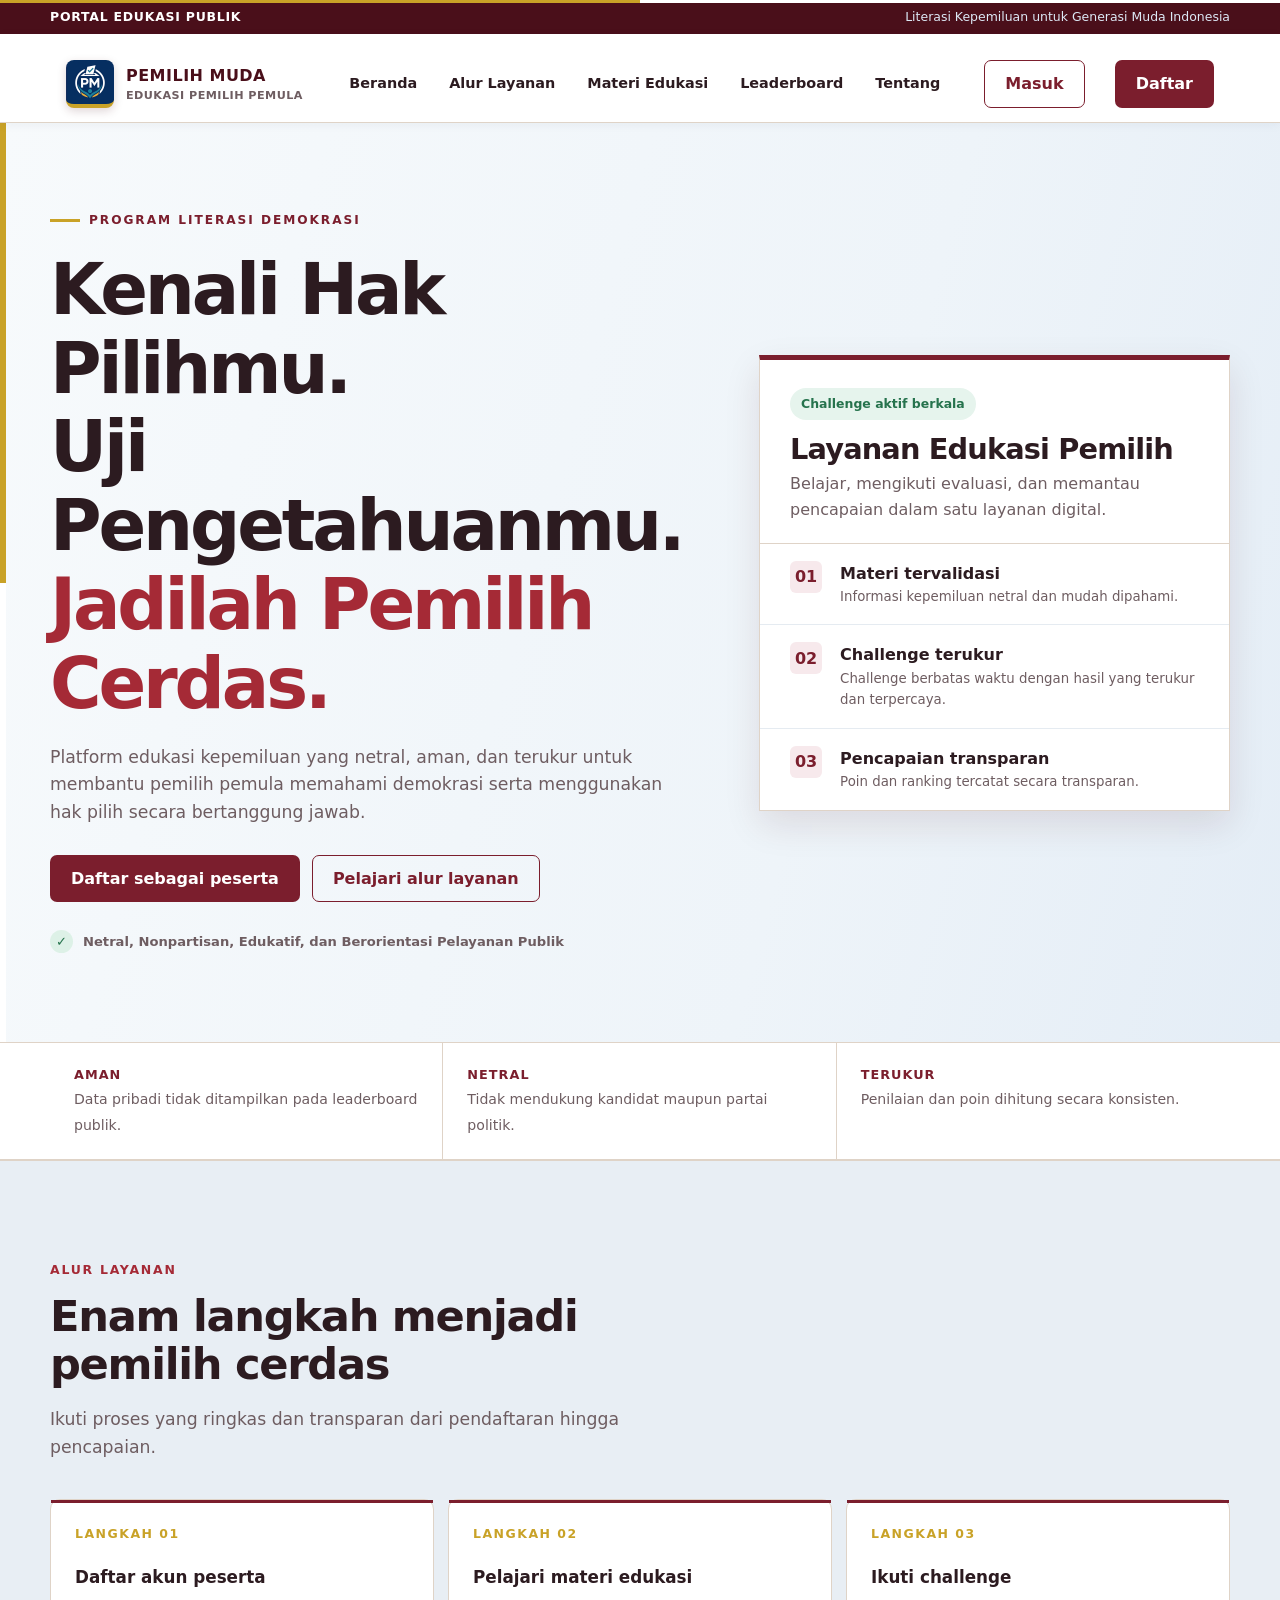
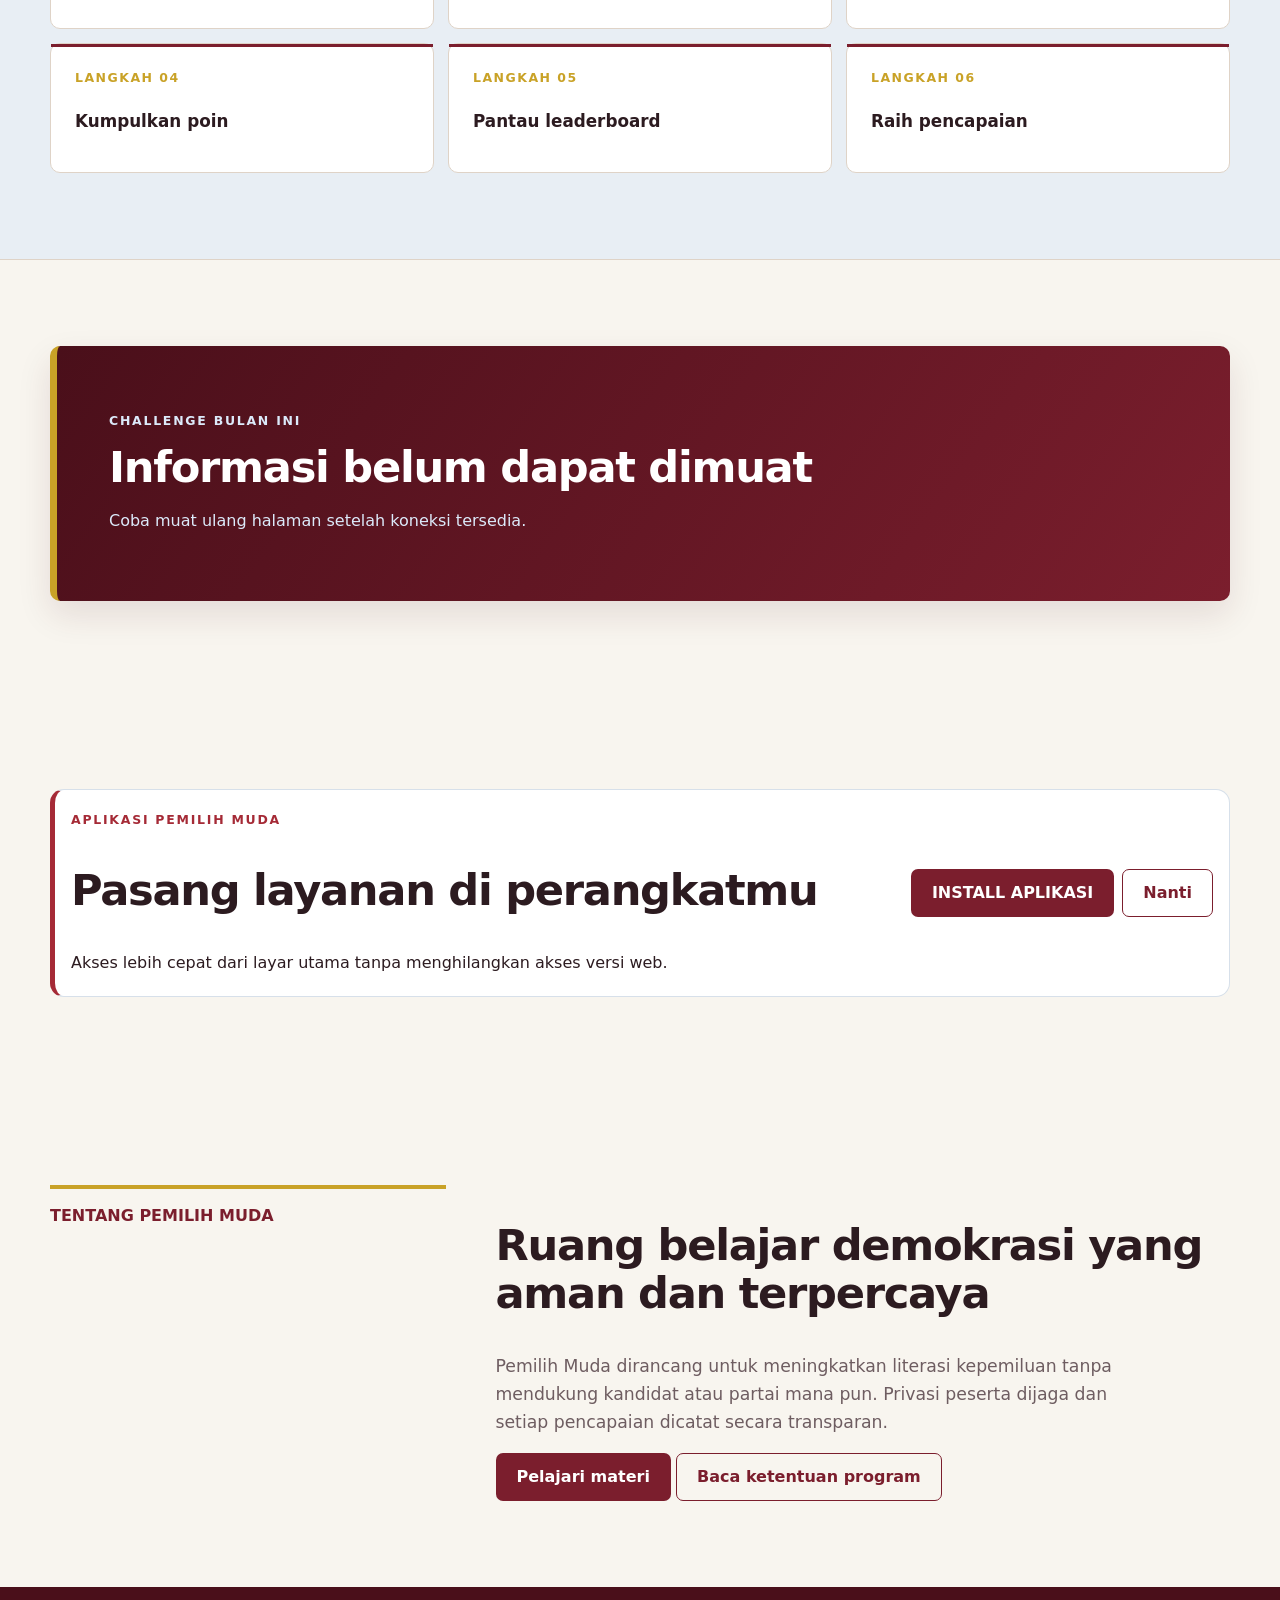
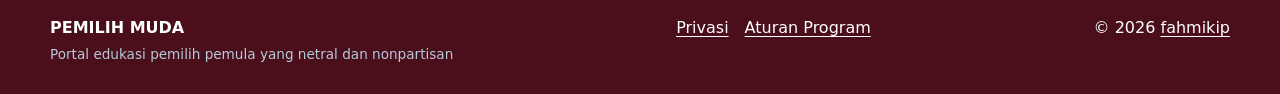
==== commit c65836cc: "Add GitHub copyright attribution" ====
--- a/index.html
+++ b/index.html
@@ -12,4 +12,4 @@
 <section class="section container" data-install-center><div class="pwa-install-card"><div><p class="eyebrow">APLIKASI PEMILIH MUDA</p><h2>Pasang layanan di perangkatmu</h2><p>Akses lebih cepat dari layar utama tanpa menghilangkan akses versi web.</p></div><div class="pwa-install-actions"><button class="button button-primary" type="button" data-install-app hidden>Install App</button><button class="button button-ghost" type="button" data-install-dismiss>Nanti</button></div></div></section>
 <section id="tentang" class="section container about-panel"><div class="about-label">TENTANG PEMILIH MUDA</div><div><h2>Ruang belajar demokrasi yang aman dan terpercaya</h2><p class="section-copy">Pemilih Muda dirancang untuk meningkatkan literasi kepemiluan tanpa mendukung kandidat atau partai mana pun. Privasi peserta dijaga dan setiap pencapaian dicatat secara transparan.</p><a class="button button-primary" href="materials.html">Pelajari materi</a> <a class="button button-secondary" href="rules.html">Baca ketentuan program</a></div></section></main>
 <dialog class="ios-install-dialog" id="ios-install-dialog"><h2>Pasang di iPhone atau iPad</h2><ol><li>Tekan tombol Bagikan / Share.</li><li>Pilih Tambah ke Layar Utama.</li><li>Aktifkan Buka sebagai Aplikasi Web jika tersedia.</li><li>Tekan Tambah.</li></ol><button class="button button-primary" type="button" onclick="this.closest('dialog').close()">Mengerti</button></dialog>
-<footer><div class="container footer-content"><div><strong>PEMILIH MUDA</strong><span class="footer-meta">Portal edukasi pemilih pemula yang netral dan nonpartisan</span></div><span class="footer-links"><a href="rules.html#privacy">Privasi</a><a href="rules.html">Aturan Program</a></span><span>© <span data-current-year></span> Pemilih Muda</span></div></footer><script src="js/config.js?v=1.0.0"></script><script src="js/utils.js?v=1.0.0"></script><script src="js/api.js?v=1.0.0"></script><script src="js/app.js?v=1.0.0"></script><script src="js/install.js?v=1.0.0"></script></body></html>
+<footer><div class="container footer-content"><div><strong>PEMILIH MUDA</strong><span class="footer-meta">Portal edukasi pemilih pemula yang netral dan nonpartisan</span></div><span class="footer-links"><a href="rules.html#privacy">Privasi</a><a href="rules.html">Aturan Program</a></span><span>© <span data-current-year></span> <a href="https://github.com/fahmikip" target="_blank" rel="noopener noreferrer">fahmikip</a></span></div></footer><script src="js/config.js?v=1.0.0"></script><script src="js/utils.js?v=1.0.0"></script><script src="js/api.js?v=1.0.0"></script><script src="js/app.js?v=1.0.0"></script><script src="js/install.js?v=1.0.0"></script></body></html>
--- a/css/base.css
+++ b/css/base.css
@@ -1,4 +1,4 @@
 *{box-sizing:border-box}html{scroll-behavior:smooth}body{margin:0;background:var(--background);color:var(--text-primary);font-family:var(--font);line-height:1.6}a{color:var(--primary);text-underline-offset:3px}button,input{font:inherit}img{max-width:100%}.container{width:min(calc(100% - 32px),var(--max-width));margin-inline:auto}.skip-link{position:fixed;top:-80px;left:16px;z-index:100;padding:12px;background:#fff}.skip-link:focus{top:16px}h1,h2{line-height:1.12;letter-spacing:-.03em}h1{font-size:clamp(2.35rem,7vw,4.7rem);margin:.5rem 0 1.25rem}h2{font-size:clamp(1.75rem,4vw,2.7rem)}:focus-visible{outline:3px solid var(--accent);outline-offset:3px}footer{background:var(--primary-dark);color:#fff;padding:28px 0}.footer-content{display:flex;justify-content:space-between;gap:16px;flex-wrap:wrap}
 .public-service-accent,body:before{content:"";display:block;position:fixed;inset:0 0 auto;height:3px;background:linear-gradient(90deg,var(--national) 0 50%,#fff 50%);z-index:200;pointer-events:none}
 
-html,body{max-width:100%;overflow-x:clip}button,input,select,textarea{font:inherit}button,a,input,select,textarea{touch-action:manipulation}dialog:focus-visible{outline:none}.footer-links{display:flex;gap:16px;flex-wrap:wrap}.footer-links a{color:#fff}.mobile-nav-cta{display:none}
+html,body{max-width:100%;overflow-x:clip}button,input,select,textarea{font:inherit}button,a,input,select,textarea{touch-action:manipulation}dialog:focus-visible{outline:none}.footer-links{display:flex;gap:16px;flex-wrap:wrap}.footer-links a,footer a{color:#fff}.mobile-nav-cta{display:none}
